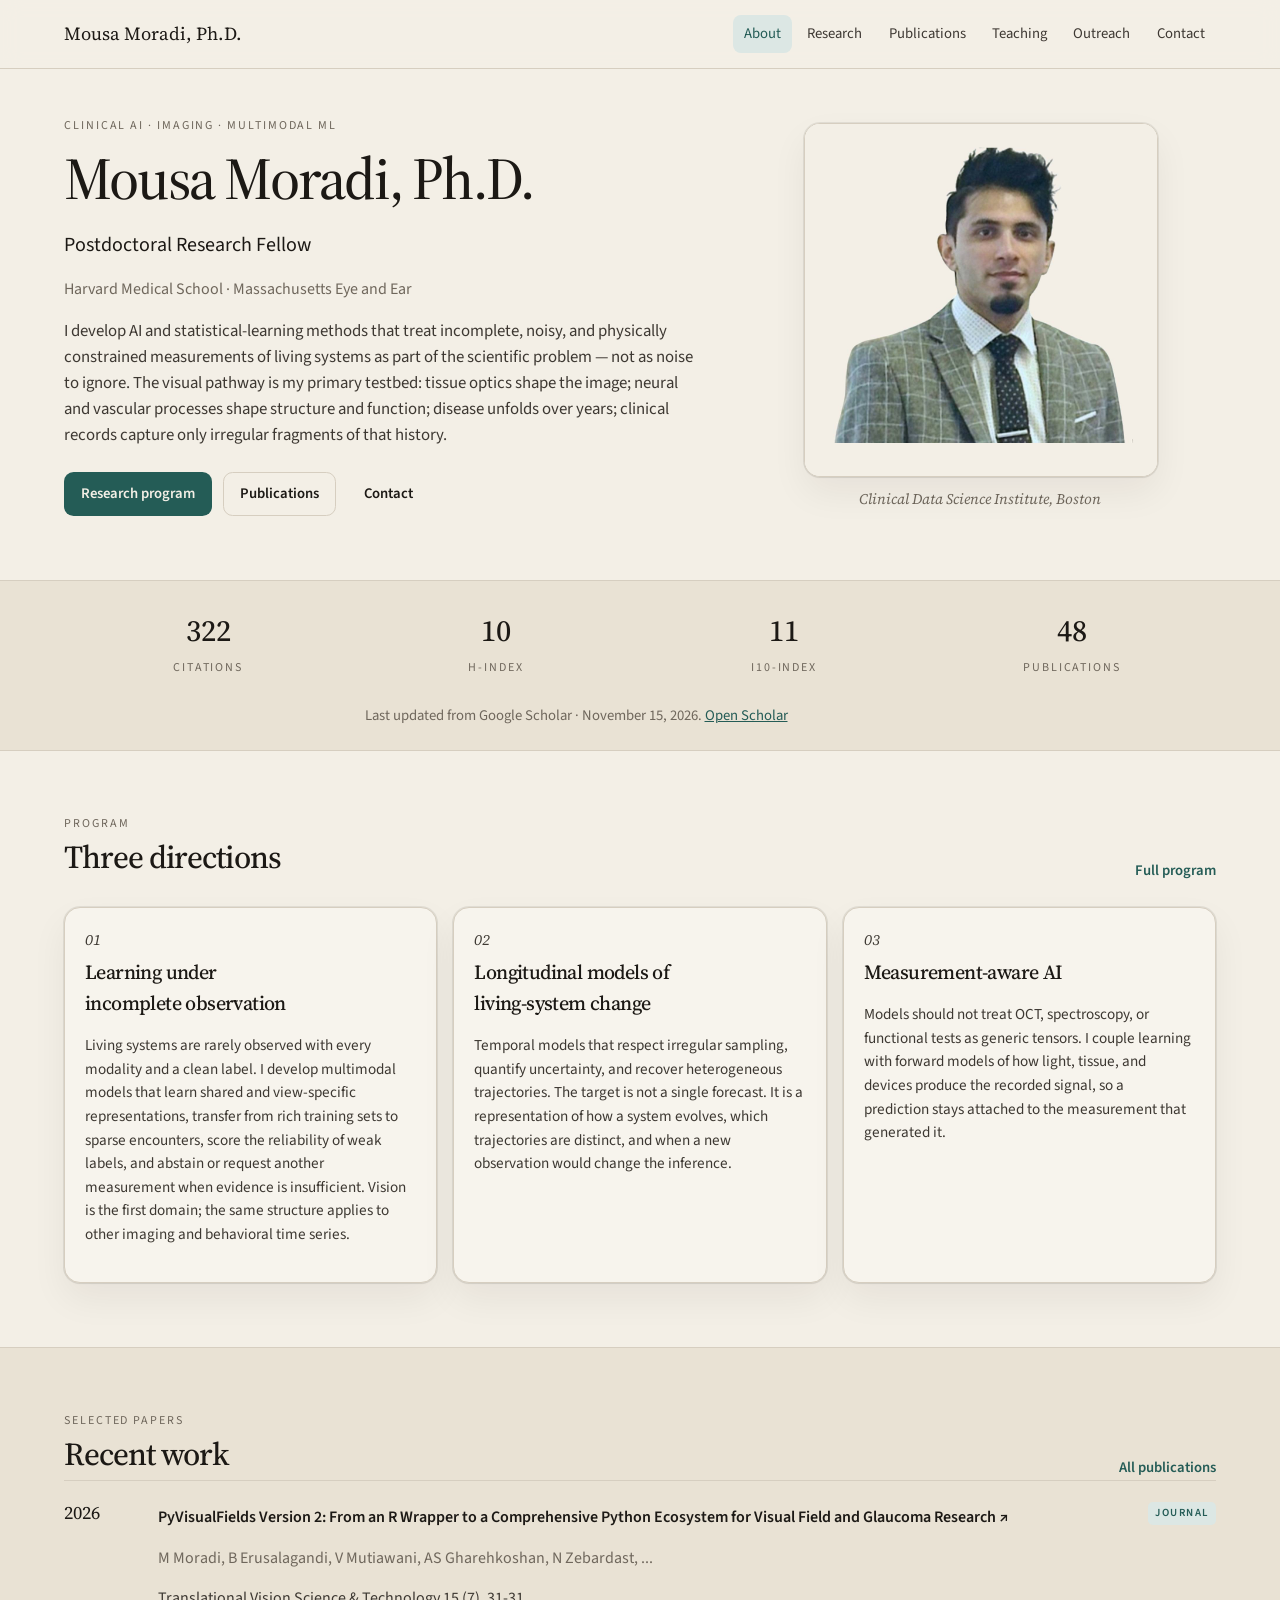
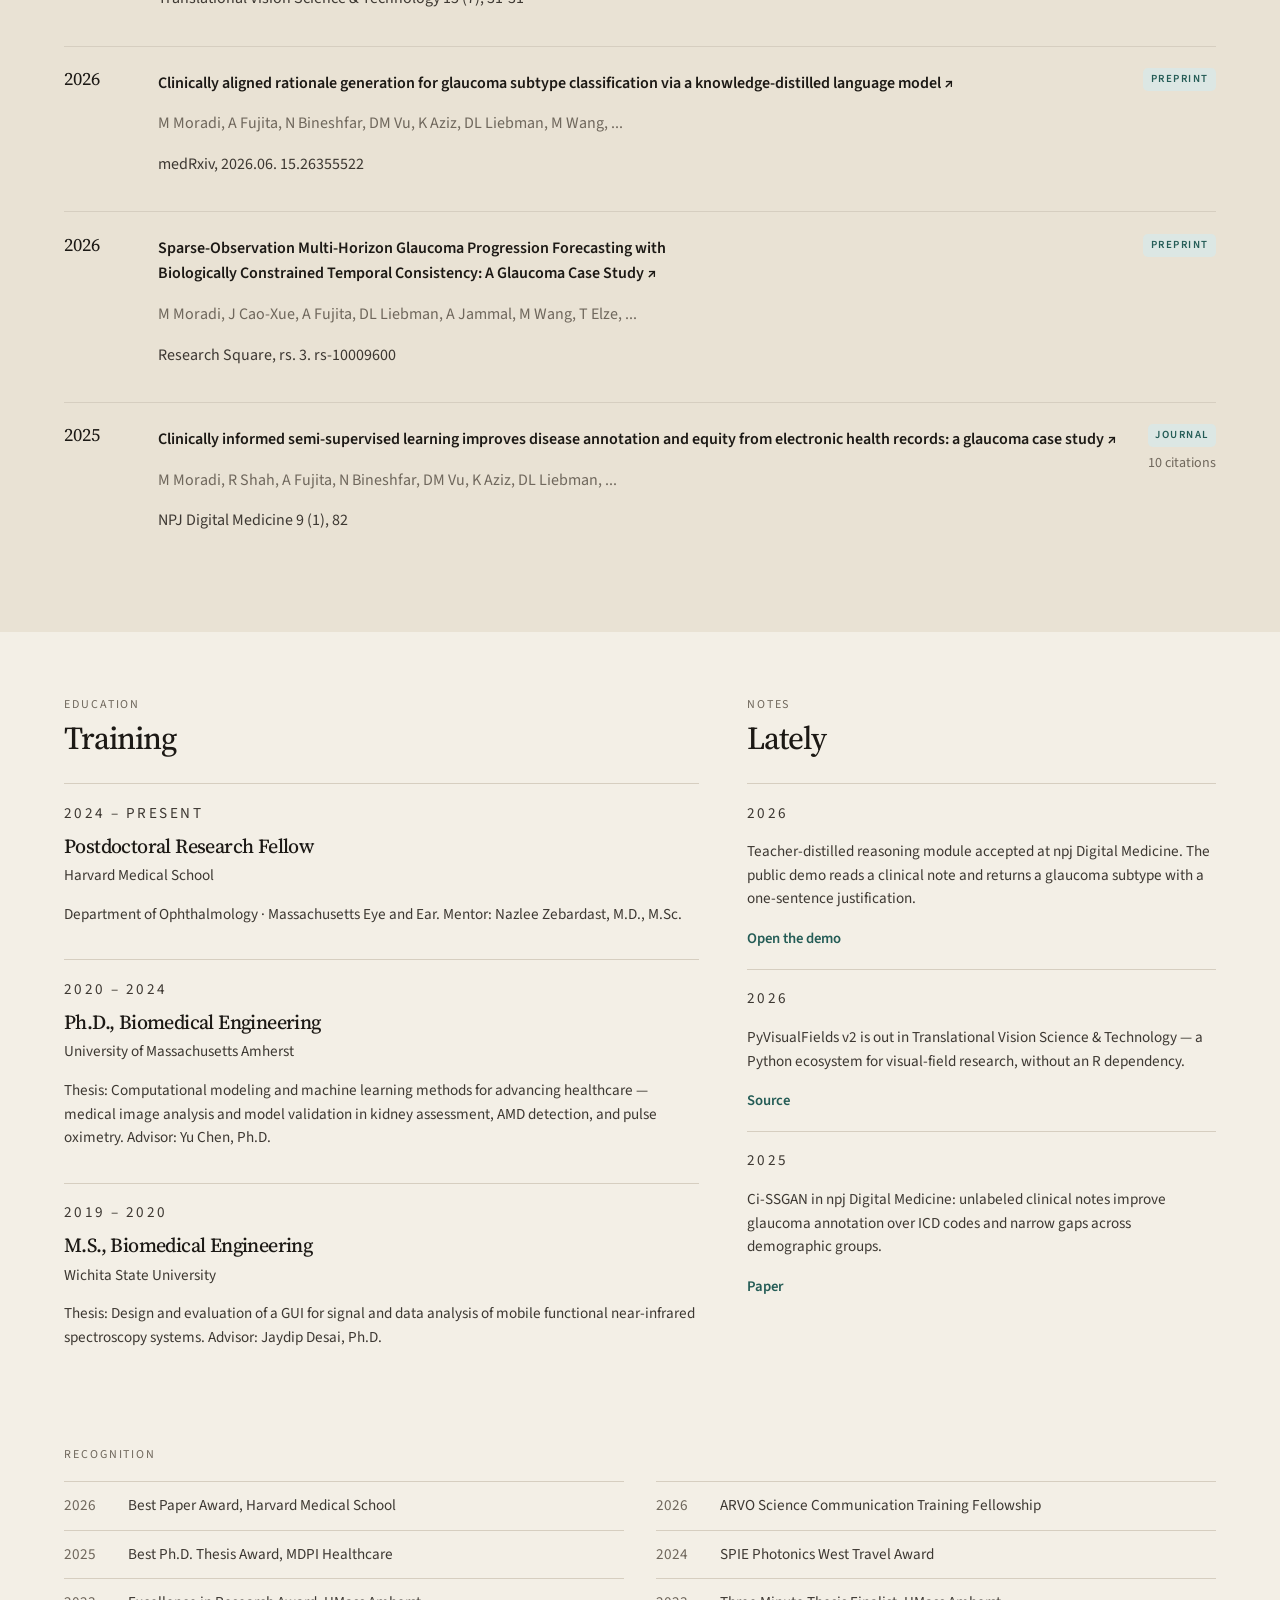
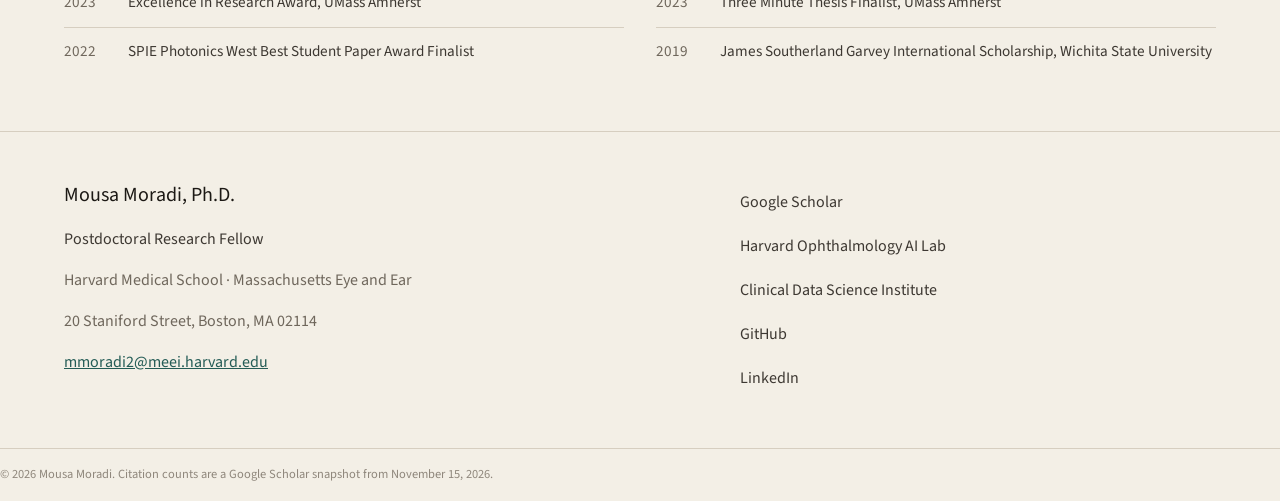
==== index.html @ 4992d810 "Make the homepage portrait sit in a square frame" ====
<!DOCTYPE html>
<html lang="en">
<head>
  <meta charset="utf-8">
  <meta name="viewport" content="width=device-width, initial-scale=1">
  <title>Mousa Moradi, Ph.D. · Clinical AI</title>
  <meta name="description" content="Clinical AI researcher specializing in diagnostic imaging, oculomics, and multimodal machine learning. I evaluate models across optical constraints, clinical utility, bias, and failure modes, and translate that work into methods other groups can reuse on incomplete biological data.">
  <meta name="theme-color" content="#f3efe6">
  <link rel="icon" href="assets/favicon.svg" type="image/svg+xml">
  <link rel="preconnect" href="https://fonts.googleapis.com">
  <link rel="preconnect" href="https://fonts.gstatic.com" crossorigin>
  <link rel="stylesheet" href="https://fonts.googleapis.com/css2?family=Source+Sans+3:ital,wght@0,400;0,500;0,600;1,400&family=Source+Serif+4:ital,opsz,wght@0,8..60,500;0,8..60,600;1,8..60,450&display=swap">
  <link rel="stylesheet" href="assets/site.css">
</head>
<body>
  <a class="skip" href="#main">Skip to content</a>
  <header class="site-header">
    <div class="wrap header-bar">
      <a class="brand" href="index.html">Mousa Moradi, Ph.D.</a>
      <nav class="nav" aria-label="Primary"><a href="index.html" aria-current="page">About</a><a href="research/">Research</a><a href="publications/">Publications</a><a href="teaching/">Teaching</a><a href="outreach/">Outreach</a><a href="contact/">Contact</a></nav>
      <details class="menu">
        <summary>Menu</summary>
        <nav aria-label="Primary mobile"><a href="index.html" aria-current="page">About</a><a href="research/">Research</a><a href="publications/">Publications</a><a href="teaching/">Teaching</a><a href="outreach/">Outreach</a><a href="contact/">Contact</a></nav>
      </details>
    </div>
  </header>
  <main id="main">
    <section class="wrap hero">
      <div>
        <p class="eyebrow">Clinical AI · Imaging · Multimodal ML</p>
        <h1>Mousa Moradi, Ph.D.</h1>
        <p class="role">Postdoctoral Research Fellow</p>
        <p class="muted">Harvard Medical School · Massachusetts Eye and Ear</p>
        <p class="bio">I develop AI and statistical-learning methods that treat incomplete, noisy, and physically constrained measurements of living systems as part of the scientific problem — not as noise to ignore. The visual pathway is my primary testbed: tissue optics shape the image; neural and vascular processes shape structure and function; disease unfolds over years; clinical records capture only irregular fragments of that history.</p>
        <div class="actions">
          <a class="btn" href="research/">Research program</a>
          <a class="btn ghost" href="publications/">Publications</a>
          <a class="btn text" href="contact/">Contact</a>
        </div>
      </div>
      <figure class="portrait">
        <div class="portrait-frame">
          <img alt="Portrait of Mousa Moradi" width="800" height="800">
        </div>
        <script src="assets/portrait.js"></script>
        <figcaption>Clinical Data Science Institute, Boston</figcaption>
      </figure>
    </section>
    <section class="stats-band">
      <div class="wrap stats">
        <a href="https://scholar.google.com/citations?user=CYKwjg4AAAAJ&amp;hl=en" target="_blank" rel="noopener noreferrer"><strong>322</strong><span>Citations</span></a>
        <div><strong>10</strong><span>h-index</span></div>
        <div><strong>11</strong><span>i10-index</span></div>
        <a href="publications/"><strong>48</strong><span>Publications</span></a>
      </div>
      <p class="wrap scholar-note">Last updated from Google Scholar · November 15, 2026. <a href="https://scholar.google.com/citations?user=CYKwjg4AAAAJ&amp;hl=en" target="_blank" rel="noopener noreferrer">Open Scholar</a></p>
    </section>
    <section class="wrap block">
      <div class="section-head">
        <div><p class="eyebrow">Program</p><h2>Three directions</h2></div>
        <a class="more" href="research/">Full program</a>
      </div>
      <ol class="cards three">
        <li class="card"><p class="num">01</p><h3>Learning under incomplete observation</h3><p>Living systems are rarely observed with every modality and a clean label. I develop multimodal models that learn shared and view-specific representations, transfer from rich training sets to sparse encounters, score the reliability of weak labels, and abstain or request another measurement when evidence is insufficient. Vision is the first domain; the same structure applies to other imaging and behavioral time series.</p></li><li class="card"><p class="num">02</p><h3>Longitudinal models of living-system change</h3><p>Temporal models that respect irregular sampling, quantify uncertainty, and recover heterogeneous trajectories. The target is not a single forecast. It is a representation of how a system evolves, which trajectories are distinct, and when a new observation would change the inference.</p></li><li class="card"><p class="num">03</p><h3>Measurement-aware AI</h3><p>Models should not treat OCT, spectroscopy, or functional tests as generic tensors. I couple learning with forward models of how light, tissue, and devices produce the recorded signal, so a prediction stays attached to the measurement that generated it.</p></li>
      </ol>
    </section>
    <section class="band">
      <div class="wrap block">
        <div class="section-head">
          <div><p class="eyebrow">Selected papers</p><h2>Recent work</h2></div>
          <a class="more" href="publications/">All publications</a>
        </div>
        <div class="pubs"><article class="pub">
    <p class="year">2026</p>
    <div>
      <h3><a href="https://scholar.google.com/citations?view_op=view_citation&amp;hl=en&amp;user=CYKwjg4AAAAJ&amp;pagesize=100&amp;sortby=pubdate&amp;citation_for_view=CYKwjg4AAAAJ:2P1L_qKh6hAC" target="_blank" rel="noopener noreferrer">PyVisualFields Version 2: From an R Wrapper to a Comprehensive Python Ecosystem for Visual Field and Glaucoma Research <span aria-hidden="true">↗</span></a></h3>
      <p class="muted">M Moradi, B Erusalagandi, V Mutiawani, AS Gharehkoshan, N Zebardast, ...</p>
      <p class="soft">Translational Vision Science &amp; Technology 15 (7), 31-31</p>
    </div>
    <div class="pub-meta">
      <span class="kind">Journal</span>
      
    </div>
  </article><article class="pub">
    <p class="year">2026</p>
    <div>
      <h3><a href="https://huggingface.co/spaces/mousamoradi/Reasoning_CISSGAN" target="_blank" rel="noopener noreferrer">Clinically aligned rationale generation for glaucoma subtype classification via a knowledge-distilled language model <span aria-hidden="true">↗</span></a></h3>
      <p class="muted">M Moradi, A Fujita, N Bineshfar, DM Vu, K Aziz, DL Liebman, M Wang, ...</p>
      <p class="soft">medRxiv, 2026.06. 15.26355522</p>
    </div>
    <div class="pub-meta">
      <span class="kind">Preprint</span>
      
    </div>
  </article><article class="pub">
    <p class="year">2026</p>
    <div>
      <h3><a href="https://github.com/Mousamoradi/Sparse-Observation-Multi-Horizon-Progression" target="_blank" rel="noopener noreferrer">Sparse-Observation Multi-Horizon Glaucoma Progression Forecasting with Biologically Constrained Temporal Consistency: A Glaucoma Case Study <span aria-hidden="true">↗</span></a></h3>
      <p class="muted">M Moradi, J Cao-Xue, A Fujita, DL Liebman, A Jammal, M Wang, T Elze, ...</p>
      <p class="soft">Research Square, rs. 3. rs-10009600</p>
    </div>
    <div class="pub-meta">
      <span class="kind">Preprint</span>
      
    </div>
  </article><article class="pub">
    <p class="year">2025</p>
    <div>
      <h3><a href="https://doi.org/10.1038/s41746-025-02267-w" target="_blank" rel="noopener noreferrer">Clinically informed semi-supervised learning improves disease annotation and equity from electronic health records: a glaucoma case study <span aria-hidden="true">↗</span></a></h3>
      <p class="muted">M Moradi, R Shah, A Fujita, N Bineshfar, DM Vu, K Aziz, DL Liebman, ...</p>
      <p class="soft">NPJ Digital Medicine 9 (1), 82</p>
    </div>
    <div class="pub-meta">
      <span class="kind">Journal</span>
      <p class="cites">10 citations</p>
    </div>
  </article></div>
      </div>
    </section>
    <section class="wrap split block">
      <div>
        <p class="eyebrow">Education</p>
        <h2>Training</h2>
        <ol class="stack-list">
          <li><p class="eyebrow">2024 – present</p><h3>Postdoctoral Research Fellow</h3><p class="place">Harvard Medical School</p><p>Department of Ophthalmology · Massachusetts Eye and Ear. Mentor: Nazlee Zebardast, M.D., M.Sc.</p></li><li><p class="eyebrow">2020 – 2024</p><h3>Ph.D., Biomedical Engineering</h3><p class="place">University of Massachusetts Amherst</p><p>Thesis: Computational modeling and machine learning methods for advancing healthcare — medical image analysis and model validation in kidney assessment, AMD detection, and pulse oximetry. Advisor: Yu Chen, Ph.D.</p></li><li><p class="eyebrow">2019 – 2020</p><h3>M.S., Biomedical Engineering</h3><p class="place">Wichita State University</p><p>Thesis: Design and evaluation of a GUI for signal and data analysis of mobile functional near-infrared spectroscopy systems. Advisor: Jaydip Desai, Ph.D.</p></li>
        </ol>
      </div>
      <div>
        <p class="eyebrow">Notes</p>
        <h2>Lately</h2>
        <ul class="stack-list">
          <li><p class="eyebrow">2026</p><p>Teacher-distilled reasoning module accepted at npj Digital Medicine. The public demo reads a clinical note and returns a glaucoma subtype with a one-sentence justification.</p><a class="more" href="https://huggingface.co/spaces/mousamoradi/Reasoning_CISSGAN" target="_blank" rel="noopener noreferrer">Open the demo</a></li><li><p class="eyebrow">2026</p><p>PyVisualFields v2 is out in Translational Vision Science &amp; Technology — a Python ecosystem for visual-field research, without an R dependency.</p><a class="more" href="https://github.com/Mousamoradi/PyVisualField" target="_blank" rel="noopener noreferrer">Source</a></li><li><p class="eyebrow">2025</p><p>Ci-SSGAN in npj Digital Medicine: unlabeled clinical notes improve glaucoma annotation over ICD codes and narrow gaps across demographic groups.</p><a class="more" href="https://doi.org/10.1038/s41746-025-02267-w" target="_blank" rel="noopener noreferrer">Paper</a></li>
        </ul>
      </div>
    </section>
    <section class="wrap awards">
      <p class="eyebrow">Recognition</p>
      <ul>
        <li><span>2026</span><span>Best Paper Award, Harvard Medical School</span></li><li><span>2026</span><span>ARVO Science Communication Training Fellowship</span></li><li><span>2025</span><span>Best Ph.D. Thesis Award, MDPI Healthcare</span></li><li><span>2024</span><span>SPIE Photonics West Travel Award</span></li><li><span>2023</span><span>Excellence in Research Award, UMass Amherst</span></li><li><span>2023</span><span>Three Minute Thesis Finalist, UMass Amherst</span></li><li><span>2022</span><span>SPIE Photonics West Best Student Paper Award Finalist</span></li><li><span>2019</span><span>James Southerland Garvey International Scholarship, Wichita State University</span></li>
      </ul>
    </section>
  </main>
  <footer class="site-footer">
    <div class="wrap footer-grid">
      <div>
        <p class="display name">Mousa Moradi, Ph.D.</p>
        <p class="soft">Postdoctoral Research Fellow</p>
        <p class="muted">Harvard Medical School · Massachusetts Eye and Ear</p>
        <p class="muted address">20 Staniford Street, Boston, MA 02114</p>
        <a class="mail" href="mailto:mmoradi2@meei.harvard.edu">mmoradi2@meei.harvard.edu</a>
      </div>
      <ul class="foot-links"><li><a href="https://scholar.google.com/citations?user=CYKwjg4AAAAJ&amp;hl=en" target="_blank" rel="noopener noreferrer">Google Scholar</a></li><li><a href="https://ophai.hms.harvard.edu/team/mousa-moradi-phd/" target="_blank" rel="noopener noreferrer">Harvard Ophthalmology AI Lab</a></li><li><a href="https://datascience.meei.harvard.edu/teams/dr-mousa-moradi/" target="_blank" rel="noopener noreferrer">Clinical Data Science Institute</a></li><li><a href="https://github.com/Mousamoradi" target="_blank" rel="noopener noreferrer">GitHub</a></li><li><a href="https://www.linkedin.com/in/mousa-moradi-201263a0/" target="_blank" rel="noopener noreferrer">LinkedIn</a></li></ul>
    </div>
    <div class="fine">
      <p class="wrap">© 2026 Mousa Moradi. Citation counts are a Google Scholar snapshot from November 15, 2026.</p>
    </div>
  </footer>
  
</body>
</html>
---- assets/site.css ----
:root {
  --paper: #f3efe6;
  --paper-2: #e9e2d4;
  --ink: #1c1915;
  --soft: #3d3832;
  --muted: #6f675c;
  --faint: #8f877c;
  --line: #d6cec0;
  --teal: #245c56;
  --teal-hover: #1c4a45;
  --teal-fg: #f3efe6;
  --teal-soft: #dce7e4;
  --card: #f7f4ed;
  --shadow: 0 0 0 1px rgb(28 25 21 / 0.08), 0 1px 2px rgb(28 25 21 / 0.04), 0 16px 36px rgb(28 25 21 / 0.06);
  --sans: "Source Sans 3", ui-sans-serif, system-ui, sans-serif;
  --serif: "Source Serif 4", "Iowan Old Style", Georgia, serif;
}
* { box-sizing: border-box; }
html { background: var(--paper); color: var(--ink); }
body { margin: 0; min-height: 100vh; display: flex; flex-direction: column; font-family: var(--sans); line-height: 1.55; background: var(--paper); }
img { max-width: 100%; display: block; }
a { color: inherit; }
h1, h2, h3 { font-family: var(--serif); font-weight: 500; letter-spacing: -0.03em; text-wrap: balance; }
p { text-wrap: pretty; }
:focus-visible { outline: 2px solid var(--teal); outline-offset: 3px; }
::selection { background: var(--teal); color: var(--teal-fg); }
.skip { position: absolute; left: 1rem; top: -4rem; background: var(--ink); color: var(--paper); padding: 0.5rem 0.8rem; }
.skip:focus { top: 1rem; }
.wrap { width: min(72rem, calc(100% - 2.5rem)); margin-inline: auto; }
.site-header { position: sticky; top: 0; z-index: 5; background: color-mix(in srgb, var(--paper) 92%, transparent); backdrop-filter: blur(10px); border-bottom: 1px solid var(--line); }
.header-bar { display: flex; align-items: center; justify-content: space-between; gap: 1rem; min-height: 4.25rem; }
.brand { font-family: var(--serif); font-size: 1.15rem; text-decoration: none; }
.nav { display: none; gap: 0.25rem; }
.nav a, .menu a { text-decoration: none; font-size: 0.92rem; padding: 0.45rem 0.7rem; border-radius: 0.5rem; color: var(--soft); }
.nav a[aria-current="page"], .menu a[aria-current="page"] { color: var(--teal); background: var(--teal-soft); }
.menu { position: relative; }
.menu summary { list-style: none; cursor: pointer; min-height: 2.75rem; display: flex; align-items: center; padding: 0 0.8rem; border: 1px solid var(--line); border-radius: 0.6rem; background: var(--card); }
.menu summary::-webkit-details-marker { display: none; }
.menu nav { position: absolute; right: 0; top: calc(100% + 0.4rem); display: flex; flex-direction: column; min-width: 12rem; padding: 0.4rem; background: var(--card); border: 1px solid var(--line); border-radius: 0.8rem; box-shadow: var(--shadow); }
.site-footer { margin-top: auto; border-top: 1px solid var(--line); }
.footer-grid { display: grid; gap: 2rem; padding: 3rem 0; }
.foot-links { list-style: none; margin: 0; padding: 0; display: flex; flex-direction: column; }
.foot-links a { display: inline-flex; min-height: 2.75rem; align-items: center; text-decoration: none; color: var(--soft); }
.foot-links a:hover, .mail:hover, .more:hover { color: var(--teal); }
.mail { color: var(--teal); }
.fine { border-top: 1px solid var(--line); color: var(--faint); font-size: 0.78rem; }
.fine p { margin: 0; padding: 1rem 0; }
.name { font-size: 1.25rem; margin: 0; }
.muted { color: var(--muted); }
.soft { color: var(--soft); }
.address { margin-top: 1rem; }
.eyebrow { margin: 0; font-size: 0.75rem; letter-spacing: 0.16em; text-transform: uppercase; color: var(--muted); }
.eyebrow.teal { color: var(--teal); }
h1 { font-size: clamp(2.6rem, 6vw, 3.7rem); line-height: 1.05; margin: 0.8rem 0 0; }
h2 { font-size: clamp(1.7rem, 3vw, 2rem); margin: 0; }
h3 { margin: 0.35rem 0 0; font-size: 1.25rem; }
.hero { display: grid; gap: 2.5rem; align-items: center; padding: 3rem 0 4rem; }
.role { font-size: 1.25rem; margin: 1.2rem 0 0; }
.bio { max-width: 40rem; font-size: 1.05rem; color: var(--soft); }
.actions { display: flex; flex-wrap: wrap; gap: 0.7rem; margin-top: 1.5rem; }
.btn { display: inline-flex; align-items: center; min-height: 2.75rem; padding: 0 1rem; border-radius: 0.6rem; background: var(--teal); color: var(--teal-fg); text-decoration: none; font-weight: 600; font-size: 0.92rem; border: 1px solid transparent; }
.btn:hover { background: var(--teal-hover); }
.btn.ghost { background: transparent; color: var(--ink); border-color: var(--line); }
.btn.text { background: transparent; color: var(--ink); }
.portrait { margin: 0 auto; width: min(100%, 22rem); justify-self: center; align-self: center; height: auto; }
.portrait-frame {
  position: relative;
  box-sizing: content-box;
  width: 100%;
  height: 0;
  padding-bottom: 100%;
  overflow: hidden;
  border-radius: 1rem;
  border: 1px solid var(--line);
  box-shadow: var(--shadow);
  background: var(--card);
}
.portrait-frame img {
  position: absolute;
  inset: 0;
  width: 100%;
  height: 100%;
  max-width: none;
  object-fit: cover;
  object-position: center 22%;
  background: var(--card);
}
.portrait figcaption { margin-top: 0.7rem; text-align: center; font-family: var(--serif); font-style: italic; color: var(--muted); font-size: 0.92rem; }
.stats-band { border-block: 1px solid var(--line); background: var(--paper-2); }
.stats { display: grid; grid-template-columns: 1fr 1fr; }
.stats a, .stats div { padding: 1.6rem 0.5rem; text-align: center; text-decoration: none; }
.stats a:hover { background: var(--paper); }
.stats strong { display: block; font-family: var(--serif); font-size: 1.9rem; font-weight: 500; }
.stats span { font-size: 0.75rem; letter-spacing: 0.16em; text-transform: uppercase; color: var(--muted); }
.scholar-note { margin: 0; padding: 0 0 1.4rem; text-align: center; color: var(--muted); font-size: 0.92rem; }
.scholar-note.left, .page .scholar-note { text-align: left; padding: 1rem 0 0; }
.scholar-note a { color: var(--teal); }
.block { padding: 4rem 0; }
.section-head { display: flex; justify-content: space-between; gap: 1rem; align-items: end; }
.more { color: var(--teal); font-weight: 600; text-decoration: none; font-size: 0.92rem; }
.cards { list-style: none; margin: 1.5rem 0 0; padding: 0; display: grid; gap: 1rem; }
.cards.two, .foundations { margin-top: 1.5rem; }
.card { background: var(--card); border: 1px solid var(--line); border-radius: 1rem; padding: 1.25rem; box-shadow: var(--shadow); }
.card p, .stack-list p, .rows p, .talks p { color: var(--soft); font-size: 0.95rem; }
.num { font-family: var(--serif); font-style: italic; color: var(--teal); margin: 0; }
.band { background: var(--paper-2); border-top: 1px solid var(--line); }
.pub { display: grid; gap: 0.4rem; border-top: 1px solid var(--line); padding: 1.15rem 0; }
.pub h3 { font-family: var(--sans); font-size: 1rem; letter-spacing: 0; font-weight: 600; }
.pub h3 a { text-decoration: none; }
.pub h3 a:hover { color: var(--teal); }
.year { font-family: var(--serif); font-size: 1.15rem; margin: 0; }
.kind { display: inline-block; background: var(--teal-soft); color: var(--teal); border-radius: 0.3rem; padding: 0.2rem 0.45rem; font-size: 0.68rem; letter-spacing: 0.14em; text-transform: uppercase; font-weight: 600; }
.cites { margin: 0.35rem 0 0; color: var(--muted); font-size: 0.88rem; }
.split { display: grid; gap: 3rem; }
.stack-list, .talks, .channels { list-style: none; margin: 1.2rem 0 0; padding: 0; }
.stack-list li, .talks li { border-top: 1px solid var(--line); padding: 1.1rem 0; }
.place { color: var(--teal); margin: 0.15rem 0; }
.awards { padding-bottom: 3.5rem; }
.awards ul { list-style: none; margin: 1rem 0 0; padding: 0; display: grid; gap: 0; }
.awards li { display: flex; gap: 1rem; border-top: 1px solid var(--line); padding: 0.75rem 0; font-size: 0.95rem; color: var(--soft); }
.awards li span:first-child { width: 3rem; color: var(--muted); }
.page { padding: 3rem 0 4rem; }
.page-head h1 { font-size: clamp(2.2rem, 5vw, 3.2rem); }
.lede { max-width: 42rem; font-size: 1.12rem; color: var(--soft); }
blockquote { margin: 2rem 0 0; max-width: 46rem; border-left: 2px solid var(--teal); padding-left: 1.1rem; font-family: var(--serif); font-size: 1.25rem; line-height: 1.45; color: var(--soft); }
.page section { margin-top: 3.5rem; }
.intro { max-width: 42rem; color: var(--soft); }
.rows { list-style: none; margin: 1.2rem 0 0; padding: 0; border-block: 1px solid var(--line); }
.rows li { display: grid; gap: 0.4rem; border-top: 1px solid var(--line); padding: 1.15rem 0; }
.rows li:first-child { border-top: 0; }
.rows a { color: var(--teal); font-weight: 600; text-decoration: none; }
.aside { background: var(--paper-2); border: 1px solid var(--line); border-radius: 1rem; padding: 1.2rem; height: fit-content; }
.aside ul { list-style: none; margin: 0.8rem 0 0; padding: 0; }
.aside li { border-top: 1px solid var(--line); padding: 0.55rem 0; color: var(--soft); }
.prose { max-width: 46rem; }
.prose p { color: var(--soft); }
.filters { display: flex; flex-direction: column; gap: 0.8rem; margin-top: 1.5rem; }
.filters div { display: flex; flex-wrap: wrap; gap: 0.45rem; }
.filters button { min-height: 2.75rem; border: 0; border-radius: 0.55rem; background: var(--paper-2); color: var(--soft); padding: 0 0.8rem; font: inherit; font-weight: 600; }
.filters button[aria-selected="true"] { background: var(--teal); color: var(--teal-fg); }
.filters label { display: grid; gap: 0.3rem; font-size: 0.78rem; letter-spacing: 0.08em; text-transform: uppercase; color: var(--muted); }
.filters input { height: 2.75rem; border: 1px solid var(--line); border-radius: 0.55rem; background: var(--card); padding: 0 0.8rem; font: inherit; color: var(--ink); text-transform: none; letter-spacing: 0; }
.count { color: var(--muted); font-size: 0.92rem; }
.contact-grid { display: grid; gap: 2rem; margin-top: 2rem; }
.email { display: block; margin-top: 0.4rem; font-family: var(--serif); font-size: clamp(1.4rem, 3vw, 1.9rem); color: var(--ink); text-decoration: none; overflow-wrap: anywhere; }
.email:hover { color: var(--teal); }
.email-card dl { margin: 1.4rem 0 0; border-top: 1px solid var(--line); }
.email-card dt { margin-top: 1rem; font-size: 0.75rem; letter-spacing: 0.16em; text-transform: uppercase; color: var(--muted); }
.email-card dd { margin: 0.25rem 0 0; color: var(--soft); }
.channels li { border-top: 1px solid var(--line); }
.channels a { display: flex; flex-direction: column; justify-content: center; min-height: 4rem; text-decoration: none; padding: 0.6rem 0; }
.channels span { color: var(--muted); font-size: 0.92rem; }
.counts { list-style: none; margin: 0.8rem 0 0; padding: 0; }
.counts li { display: flex; justify-content: space-between; gap: 1rem; border-top: 1px solid var(--line); padding-top: 0.45rem; margin-top: 0.45rem; }
.empty { border-top: 1px solid var(--line); padding: 2rem 0; color: var(--muted); }
@media (min-width: 760px) {
  .nav { display: flex; }
  .menu { display: none; }
  .hero, .split, .foundations, .contact-grid, .footer-grid { grid-template-columns: 1.15fr 0.85fr; }
  .foundations { grid-template-columns: 1.3fr 0.7fr; }
  .cards.three { grid-template-columns: repeat(3, 1fr); }
  .cards.two { grid-template-columns: 1fr 1fr; }
  .stats { grid-template-columns: repeat(4, 1fr); }
  .pub { grid-template-columns: 4.5rem 1fr auto; gap: 1.4rem; }
  .pub-meta { text-align: right; }
  .rows li { grid-template-columns: 14rem 1fr auto; gap: 1.4rem; align-items: start; }
  .rows.courses li { grid-template-columns: 9rem 1fr; }
  .filters { flex-direction: row; justify-content: space-between; align-items: end; }
  .filters label { width: 18rem; }
  .awards ul { grid-template-columns: 1fr 1fr; column-gap: 2rem; }
}
@media (prefers-reduced-motion: reduce) {
  * { scroll-behavior: auto !important; transition: none !important; }
}
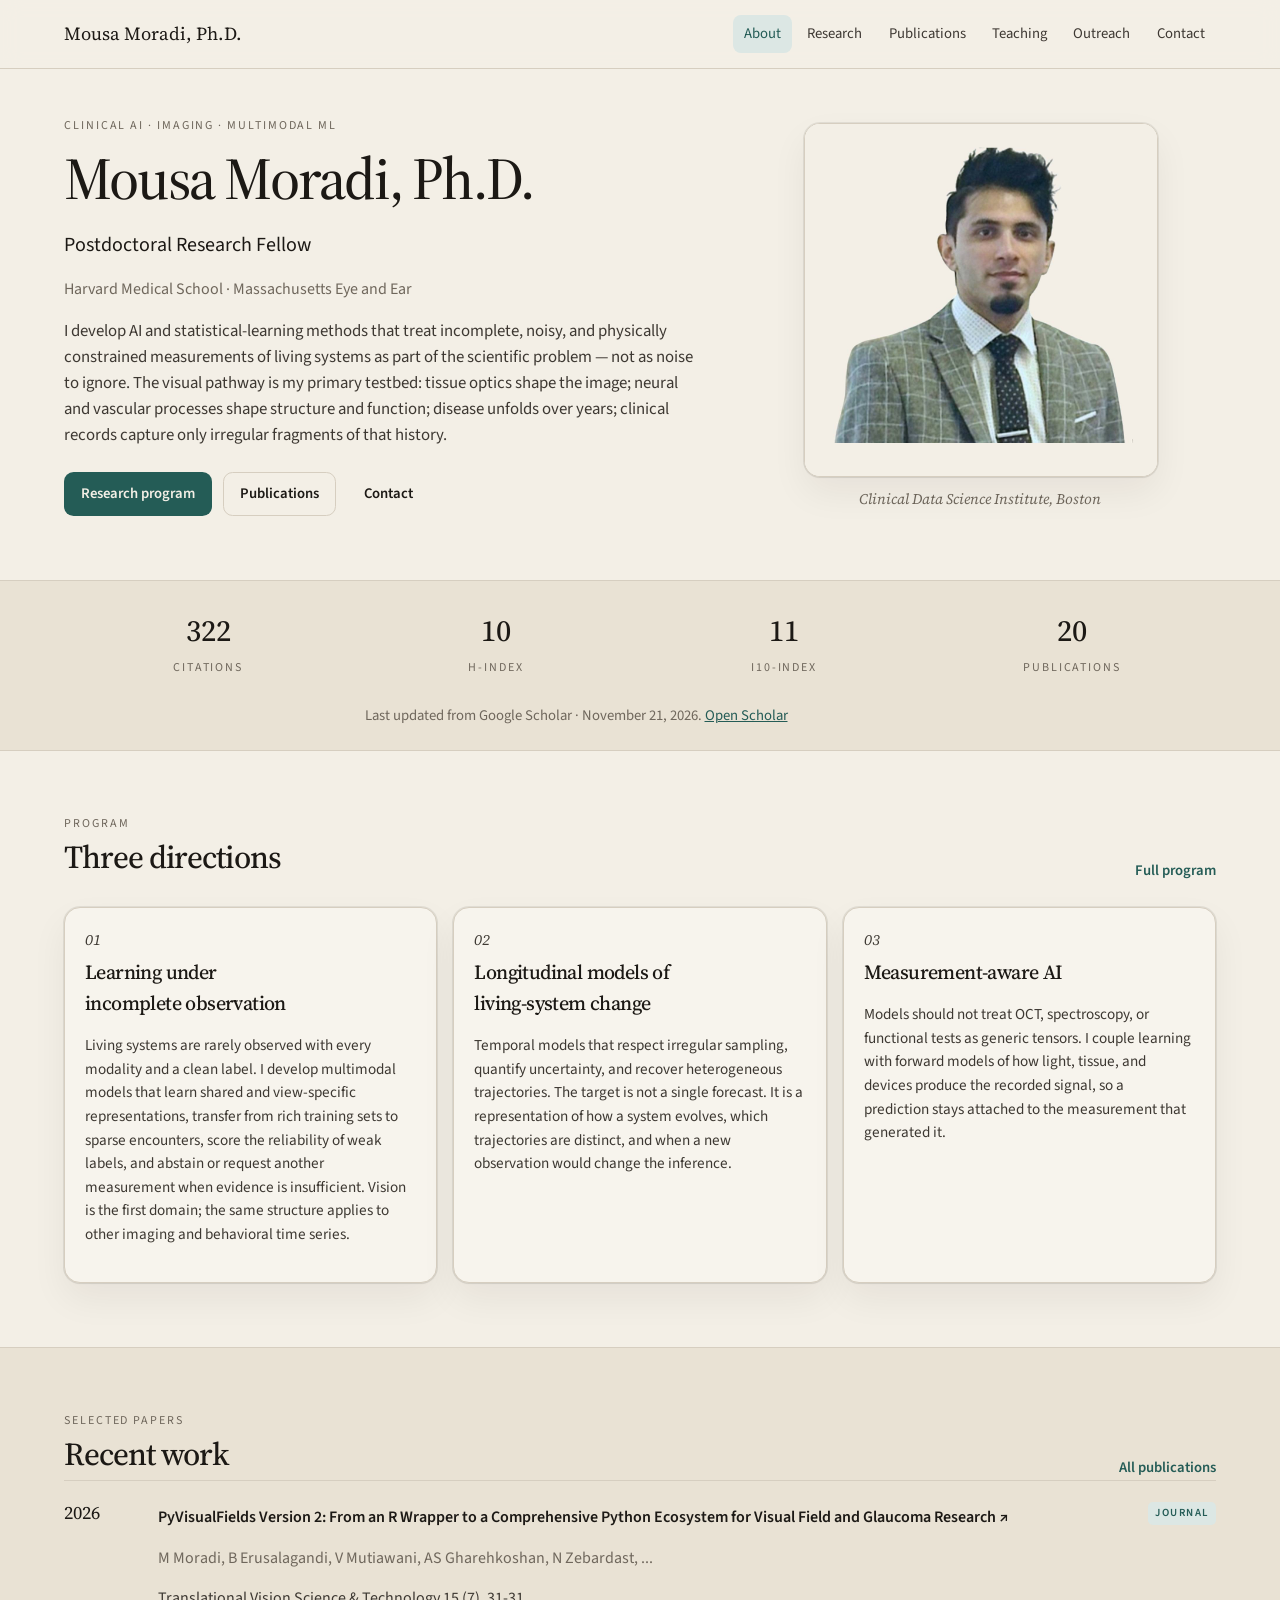
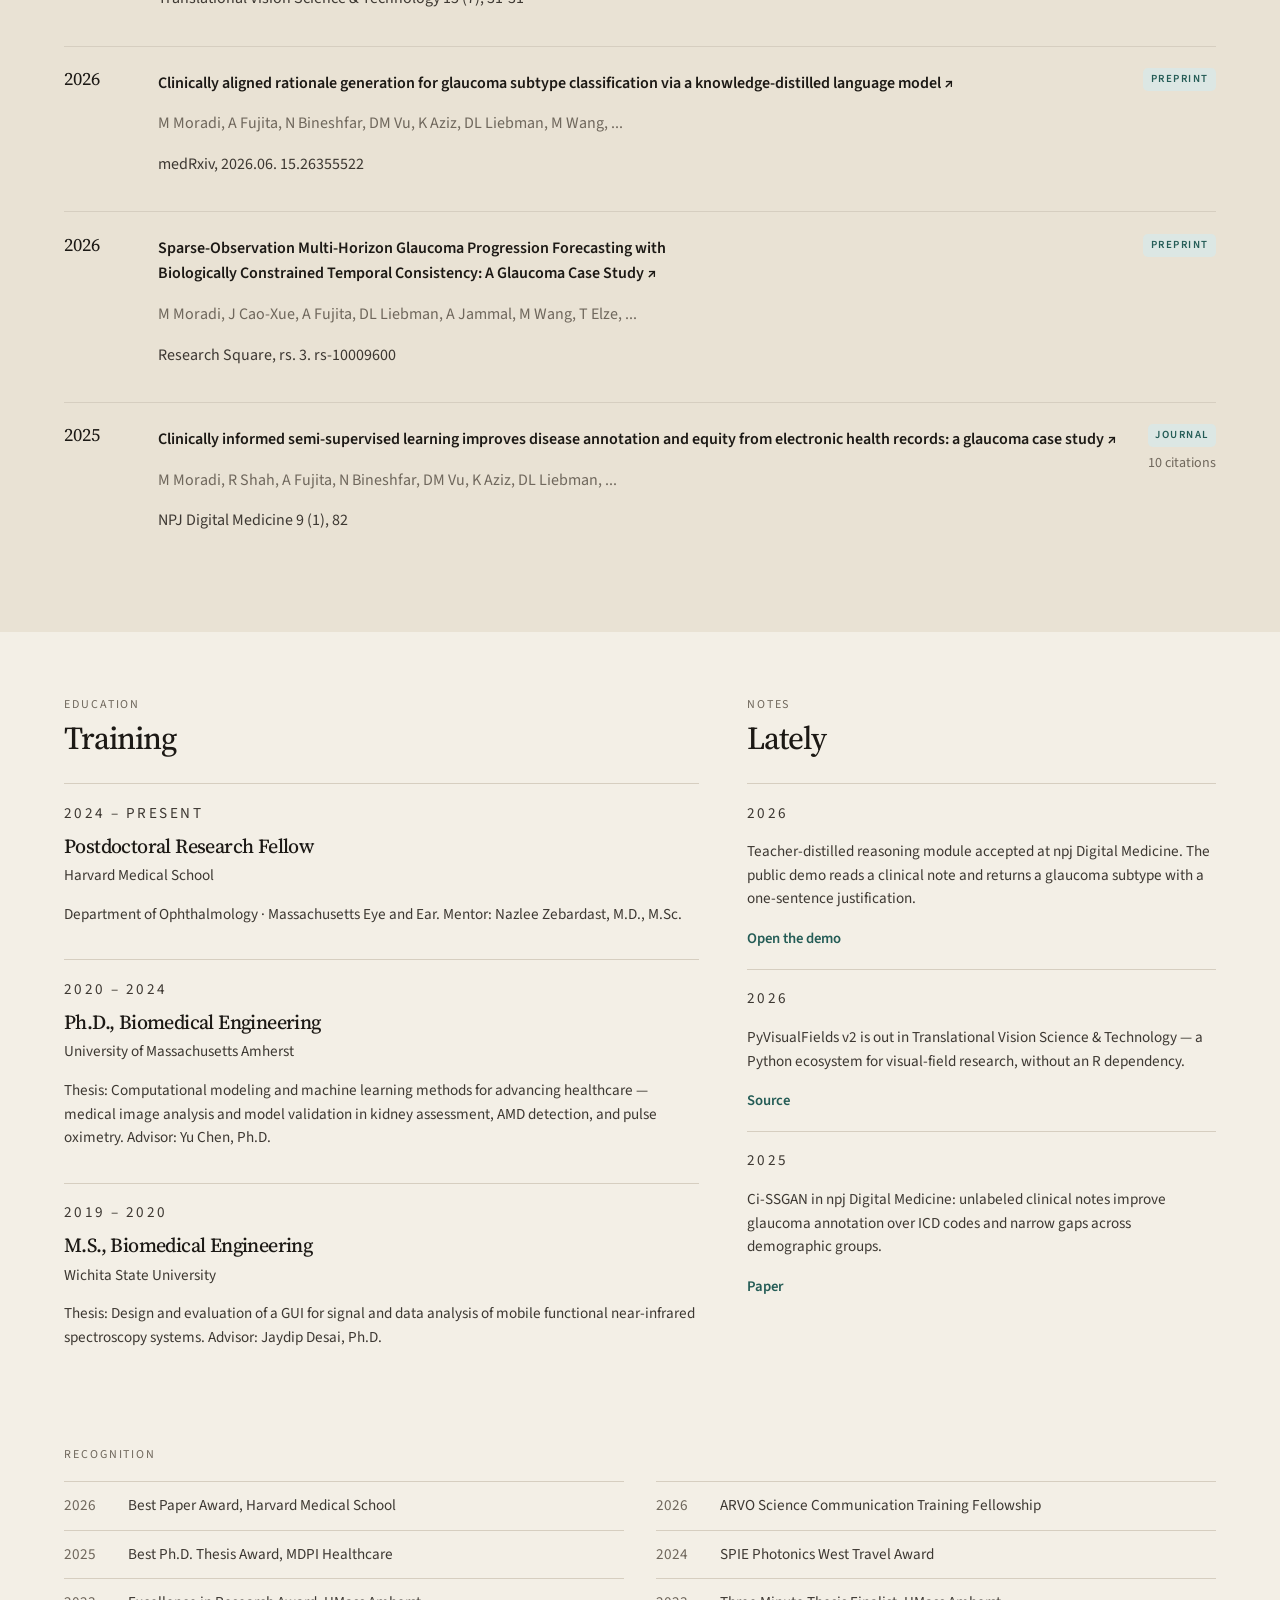
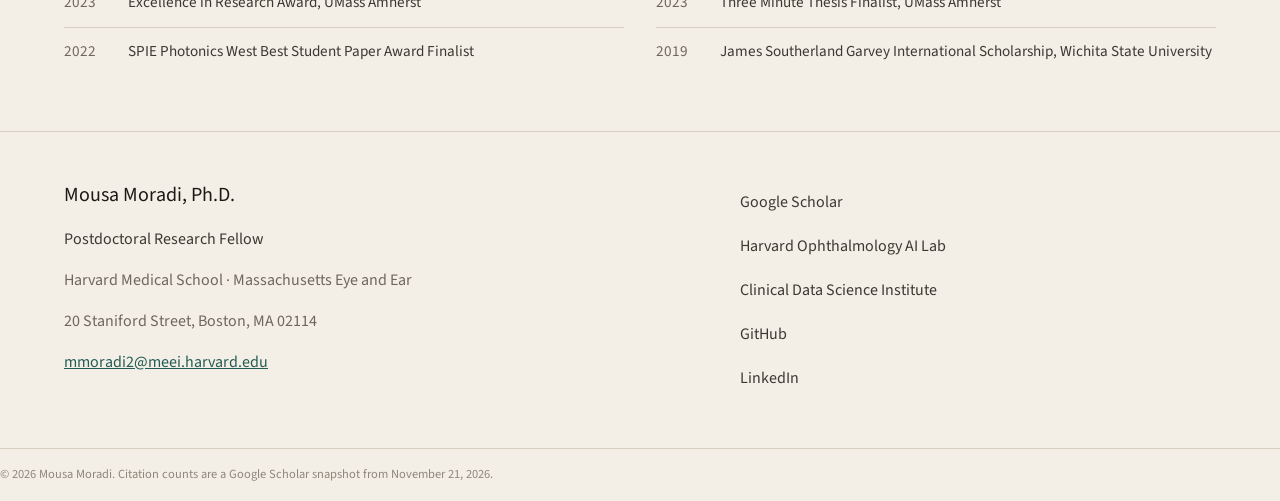
==== commit a3df217d: "chore: update Google Scholar metrics" ====
--- a/index.html
+++ b/index.html
@@ -51,9 +51,9 @@
         <a href="https://scholar.google.com/citations?user=CYKwjg4AAAAJ&amp;hl=en" target="_blank" rel="noopener noreferrer"><strong>322</strong><span>Citations</span></a>
         <div><strong>10</strong><span>h-index</span></div>
         <div><strong>11</strong><span>i10-index</span></div>
-        <a href="publications/"><strong>48</strong><span>Publications</span></a>
+        <a href="publications/"><strong>20</strong><span>Publications</span></a>
       </div>
-      <p class="wrap scholar-note">Last updated from Google Scholar · November 15, 2026. <a href="https://scholar.google.com/citations?user=CYKwjg4AAAAJ&amp;hl=en" target="_blank" rel="noopener noreferrer">Open Scholar</a></p>
+      <p class="wrap scholar-note">Last updated from Google Scholar · November 21, 2026. <a href="https://scholar.google.com/citations?user=CYKwjg4AAAAJ&amp;hl=en" target="_blank" rel="noopener noreferrer">Open Scholar</a></p>
     </section>
     <section class="wrap block">
       <div class="section-head">
@@ -152,7 +152,7 @@
       <ul class="foot-links"><li><a href="https://scholar.google.com/citations?user=CYKwjg4AAAAJ&amp;hl=en" target="_blank" rel="noopener noreferrer">Google Scholar</a></li><li><a href="https://ophai.hms.harvard.edu/team/mousa-moradi-phd/" target="_blank" rel="noopener noreferrer">Harvard Ophthalmology AI Lab</a></li><li><a href="https://datascience.meei.harvard.edu/teams/dr-mousa-moradi/" target="_blank" rel="noopener noreferrer">Clinical Data Science Institute</a></li><li><a href="https://github.com/Mousamoradi" target="_blank" rel="noopener noreferrer">GitHub</a></li><li><a href="https://www.linkedin.com/in/mousa-moradi-201263a0/" target="_blank" rel="noopener noreferrer">LinkedIn</a></li></ul>
     </div>
     <div class="fine">
-      <p class="wrap">© 2026 Mousa Moradi. Citation counts are a Google Scholar snapshot from November 15, 2026.</p>
+      <p class="wrap">© 2026 Mousa Moradi. Citation counts are a Google Scholar snapshot from November 21, 2026.</p>
     </div>
   </footer>
   
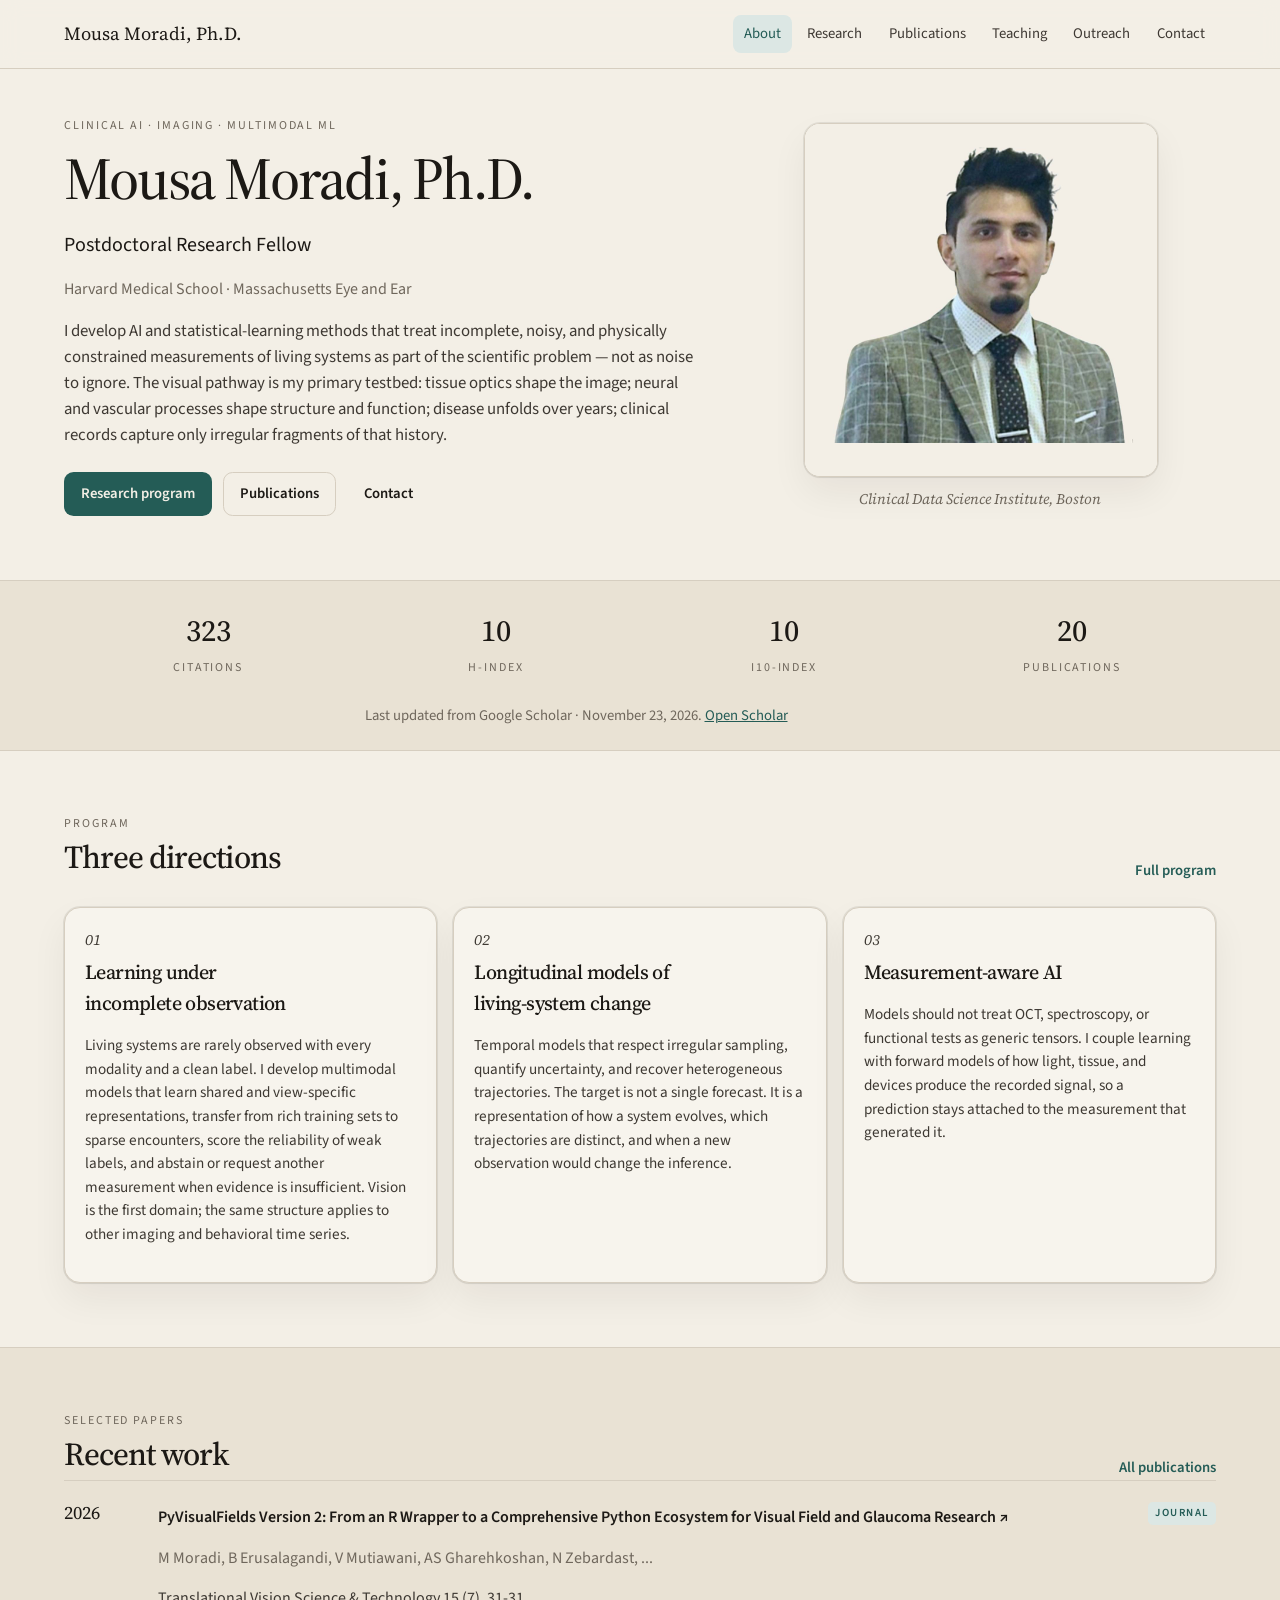
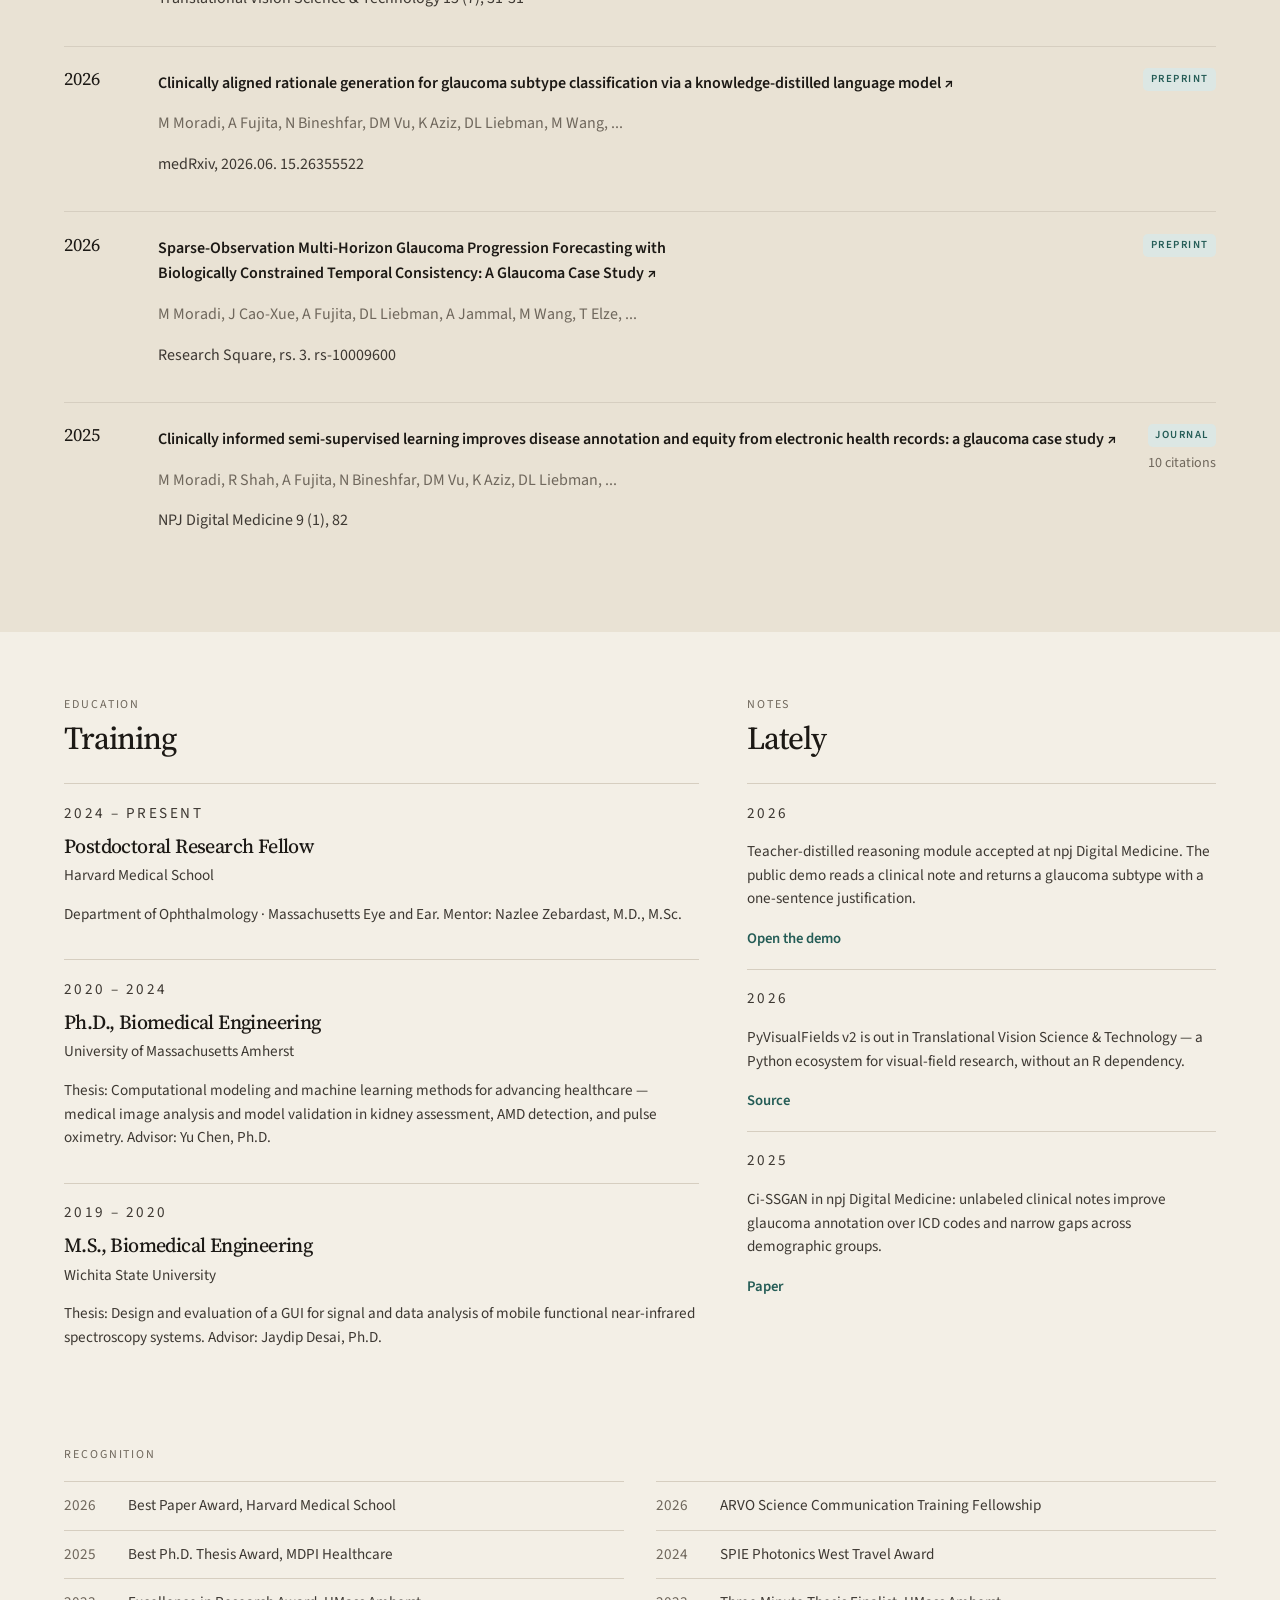
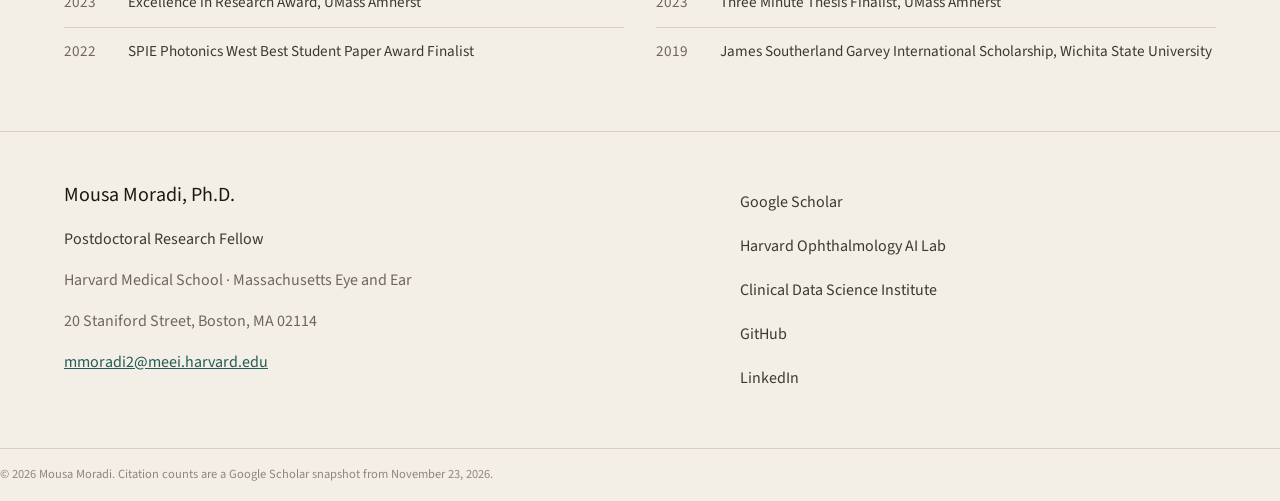
==== commit 3c190294: "chore: update Google Scholar metrics" ====
--- a/index.html
+++ b/index.html
@@ -48,12 +48,12 @@
     </section>
     <section class="stats-band">
       <div class="wrap stats">
-        <a href="https://scholar.google.com/citations?user=CYKwjg4AAAAJ&amp;hl=en" target="_blank" rel="noopener noreferrer"><strong>322</strong><span>Citations</span></a>
+        <a href="https://scholar.google.com/citations?user=CYKwjg4AAAAJ&amp;hl=en" target="_blank" rel="noopener noreferrer"><strong>323</strong><span>Citations</span></a>
         <div><strong>10</strong><span>h-index</span></div>
-        <div><strong>11</strong><span>i10-index</span></div>
+        <div><strong>10</strong><span>i10-index</span></div>
         <a href="publications/"><strong>20</strong><span>Publications</span></a>
       </div>
-      <p class="wrap scholar-note">Last updated from Google Scholar · November 21, 2026. <a href="https://scholar.google.com/citations?user=CYKwjg4AAAAJ&amp;hl=en" target="_blank" rel="noopener noreferrer">Open Scholar</a></p>
+      <p class="wrap scholar-note">Last updated from Google Scholar · November 23, 2026. <a href="https://scholar.google.com/citations?user=CYKwjg4AAAAJ&amp;hl=en" target="_blank" rel="noopener noreferrer">Open Scholar</a></p>
     </section>
     <section class="wrap block">
       <div class="section-head">
@@ -152,7 +152,7 @@
       <ul class="foot-links"><li><a href="https://scholar.google.com/citations?user=CYKwjg4AAAAJ&amp;hl=en" target="_blank" rel="noopener noreferrer">Google Scholar</a></li><li><a href="https://ophai.hms.harvard.edu/team/mousa-moradi-phd/" target="_blank" rel="noopener noreferrer">Harvard Ophthalmology AI Lab</a></li><li><a href="https://datascience.meei.harvard.edu/teams/dr-mousa-moradi/" target="_blank" rel="noopener noreferrer">Clinical Data Science Institute</a></li><li><a href="https://github.com/Mousamoradi" target="_blank" rel="noopener noreferrer">GitHub</a></li><li><a href="https://www.linkedin.com/in/mousa-moradi-201263a0/" target="_blank" rel="noopener noreferrer">LinkedIn</a></li></ul>
     </div>
     <div class="fine">
-      <p class="wrap">© 2026 Mousa Moradi. Citation counts are a Google Scholar snapshot from November 21, 2026.</p>
+      <p class="wrap">© 2026 Mousa Moradi. Citation counts are a Google Scholar snapshot from November 23, 2026.</p>
     </div>
   </footer>
   
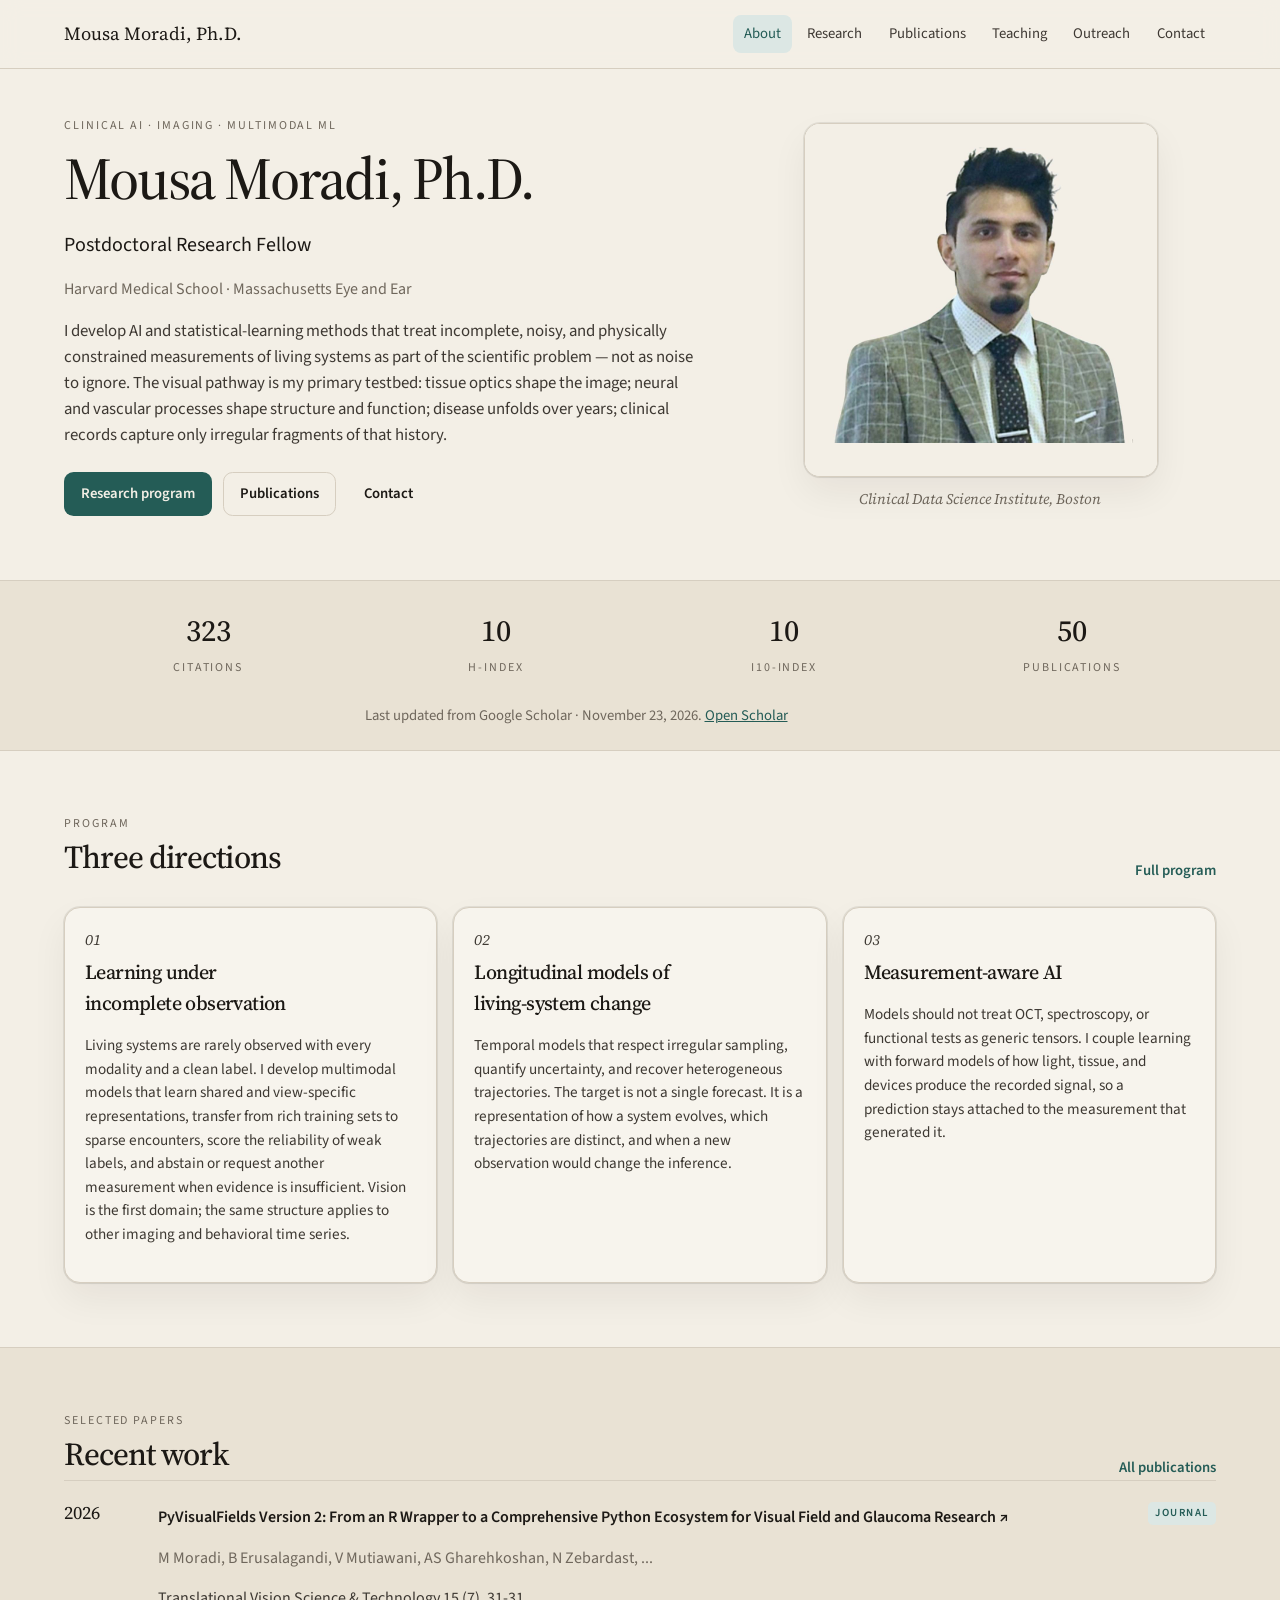
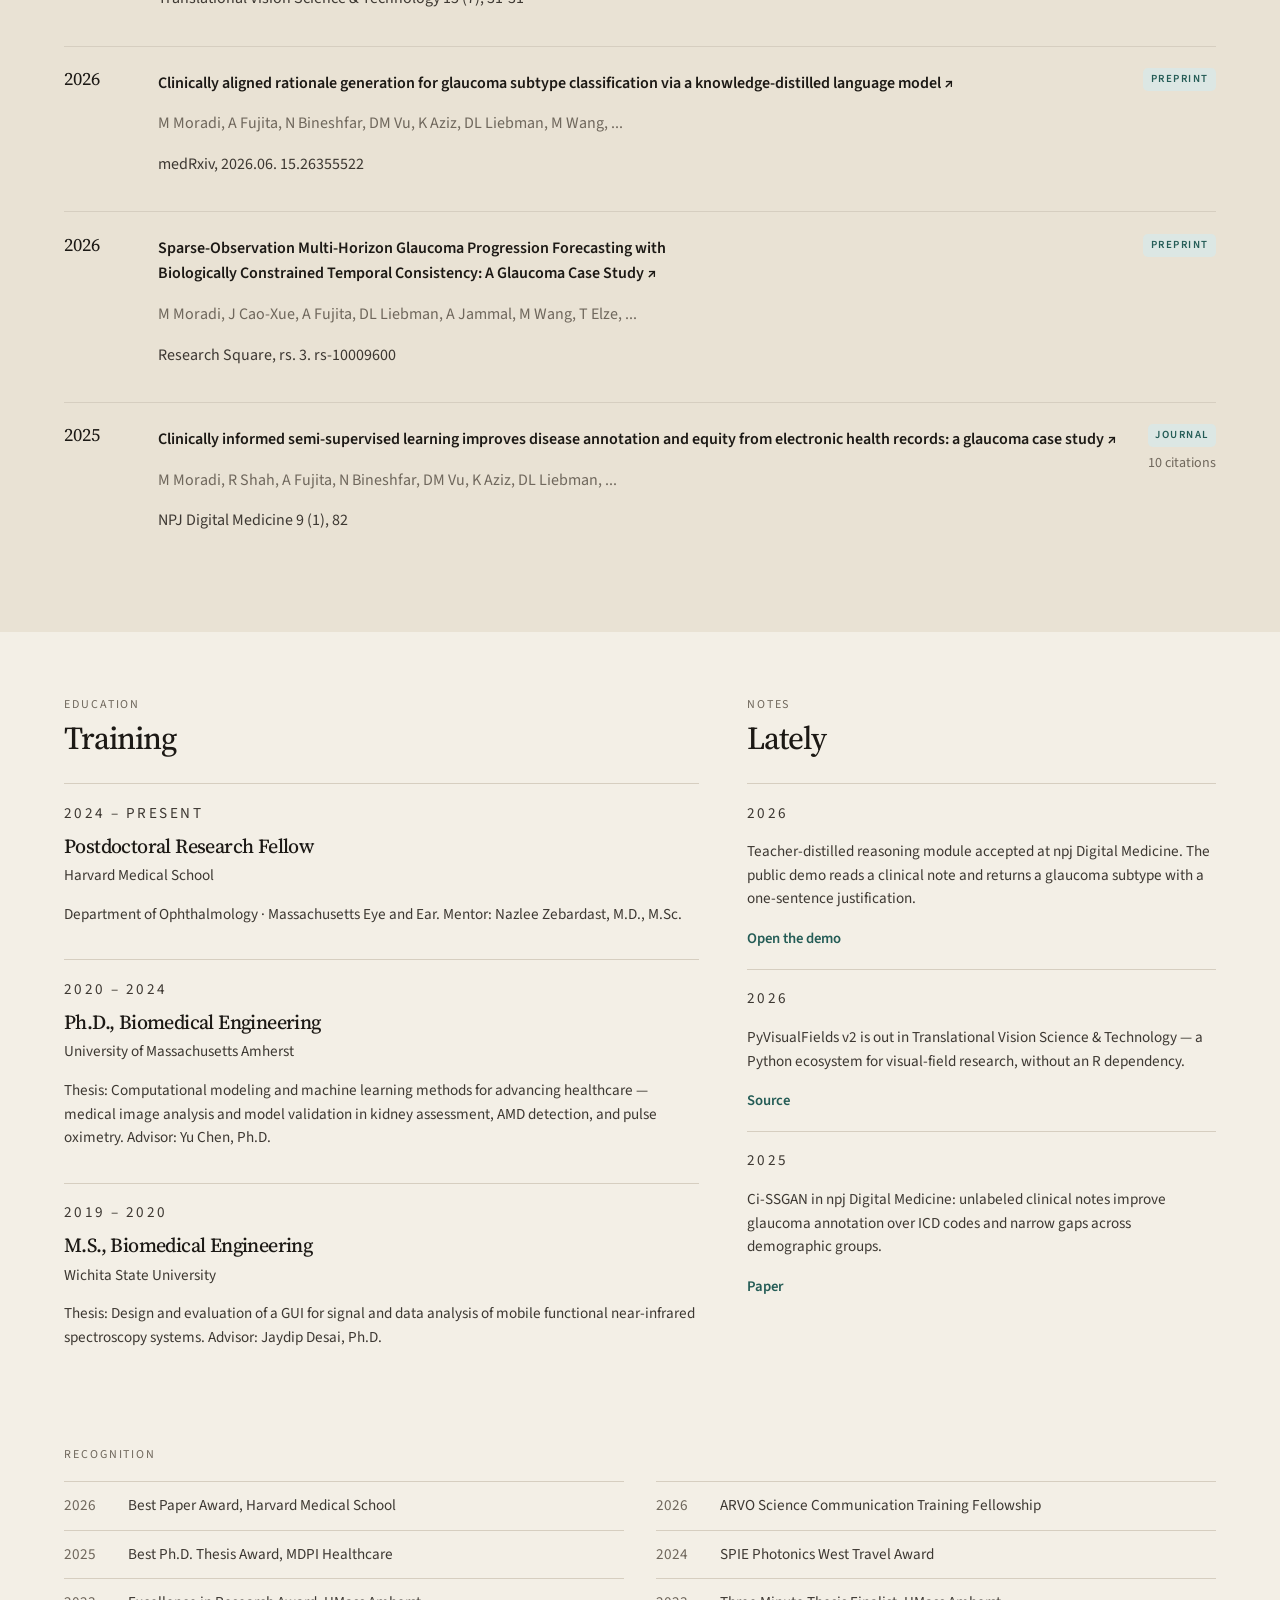
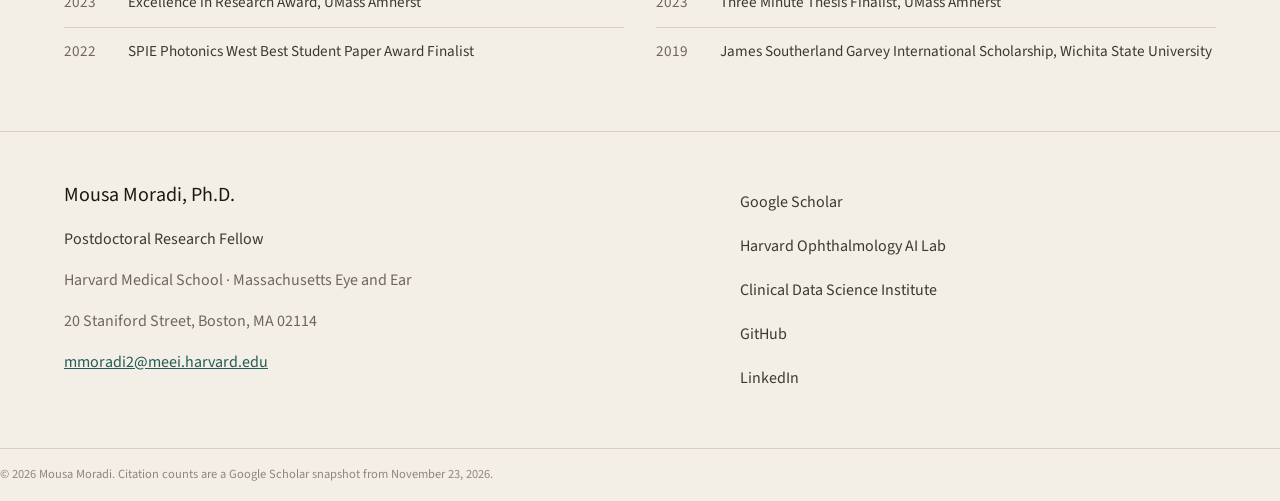
==== commit 1698f9b6: "chore: update Google Scholar metrics" ====
--- a/index.html
+++ b/index.html
@@ -51,7 +51,7 @@
         <a href="https://scholar.google.com/citations?user=CYKwjg4AAAAJ&amp;hl=en" target="_blank" rel="noopener noreferrer"><strong>323</strong><span>Citations</span></a>
         <div><strong>10</strong><span>h-index</span></div>
         <div><strong>10</strong><span>i10-index</span></div>
-        <a href="publications/"><strong>20</strong><span>Publications</span></a>
+        <a href="publications/"><strong>50</strong><span>Publications</span></a>
       </div>
       <p class="wrap scholar-note">Last updated from Google Scholar · November 23, 2026. <a href="https://scholar.google.com/citations?user=CYKwjg4AAAAJ&amp;hl=en" target="_blank" rel="noopener noreferrer">Open Scholar</a></p>
     </section>
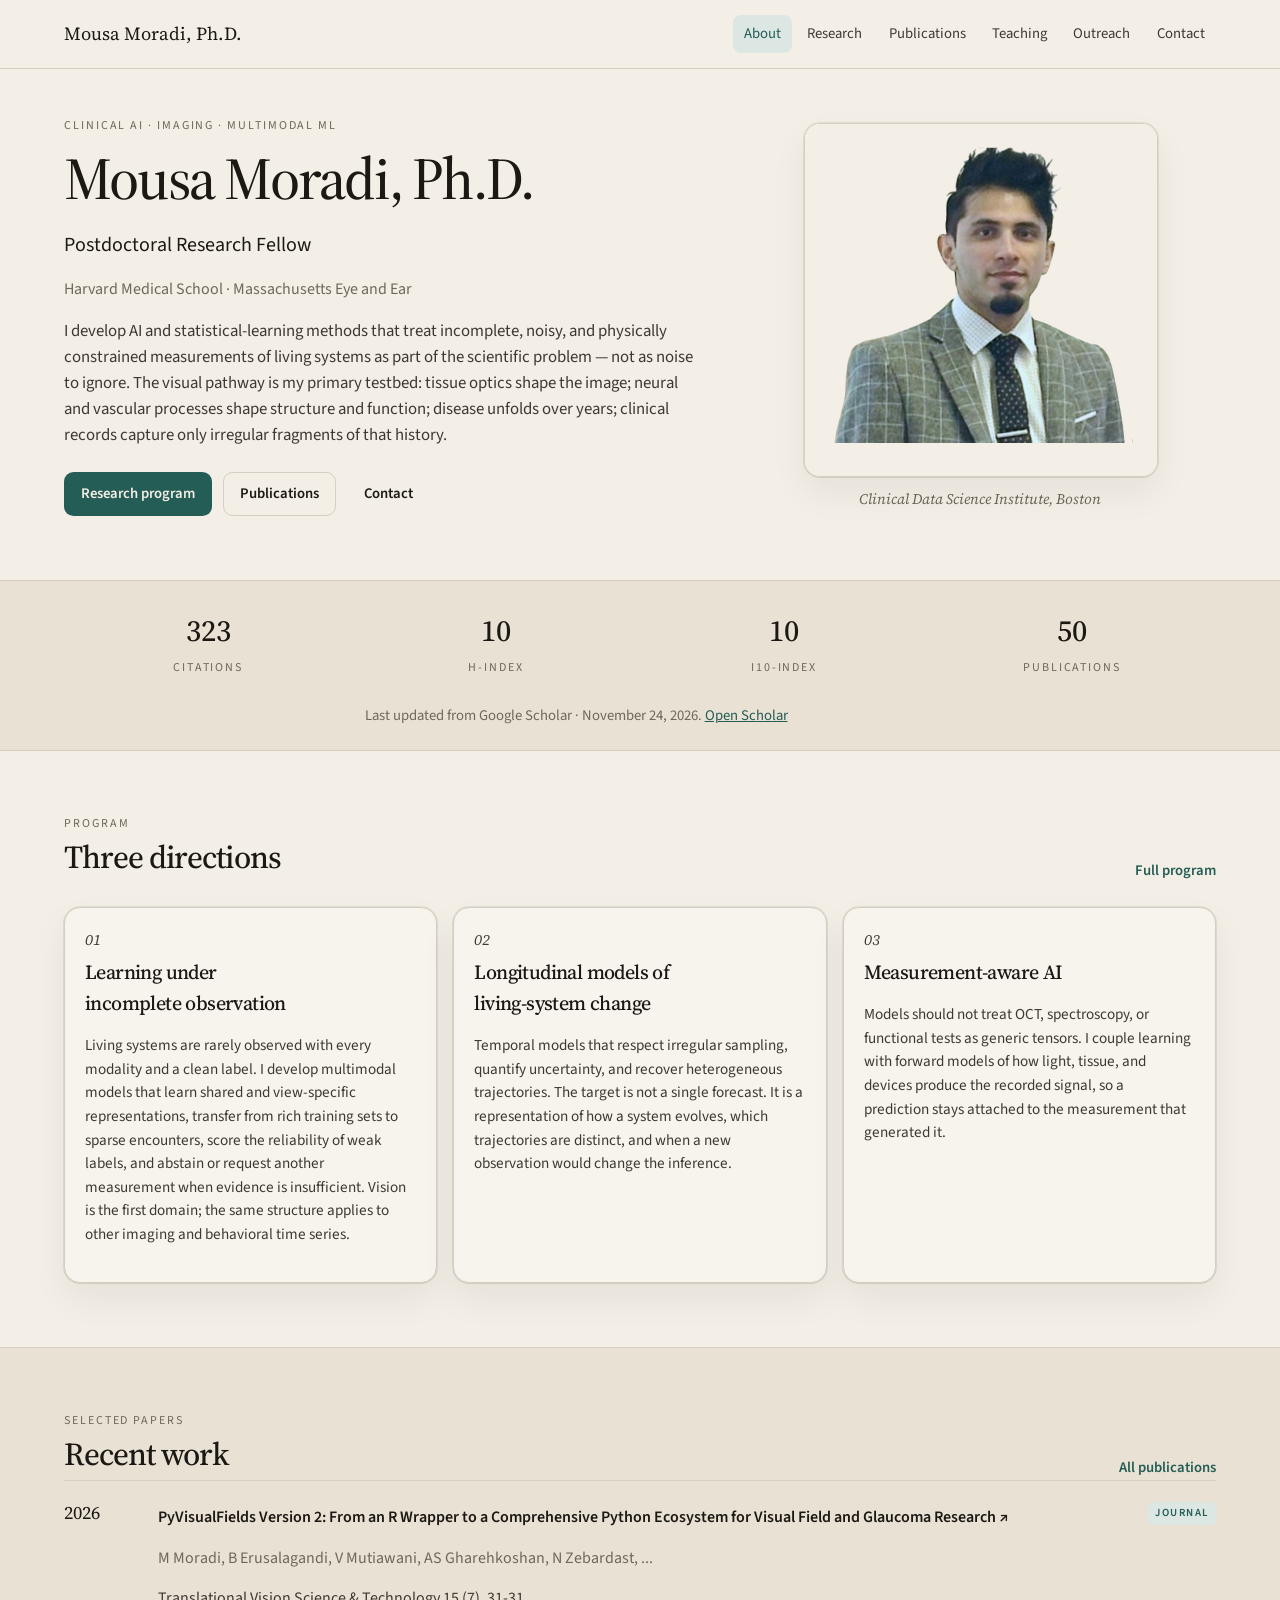
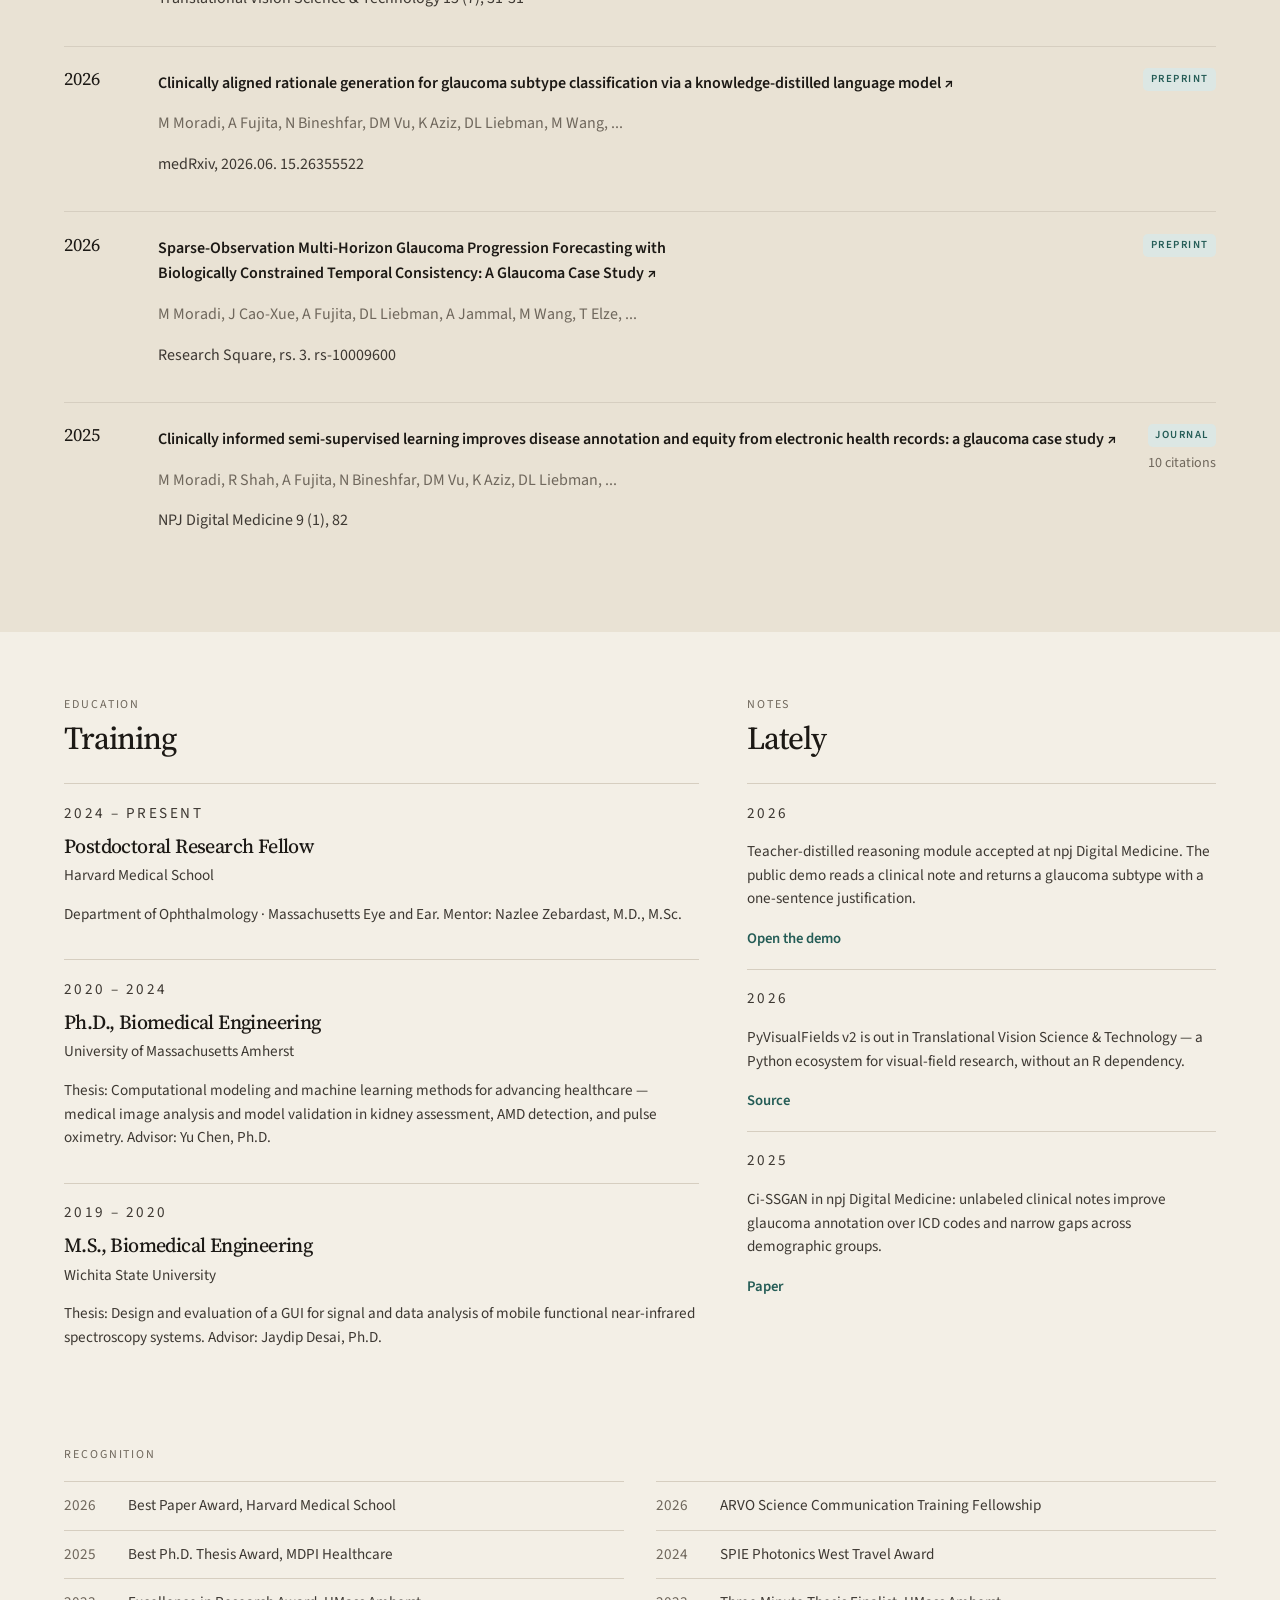
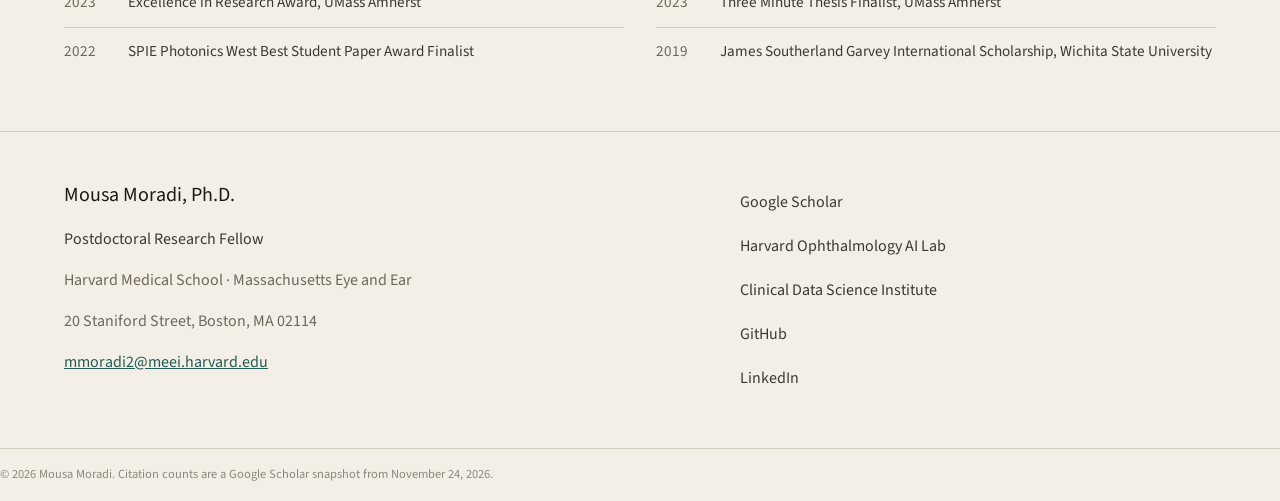
==== commit 3cfe1c0f: "chore: update Google Scholar metrics" ====
--- a/index.html
+++ b/index.html
@@ -53,7 +53,7 @@
         <div><strong>10</strong><span>i10-index</span></div>
         <a href="publications/"><strong>50</strong><span>Publications</span></a>
       </div>
-      <p class="wrap scholar-note">Last updated from Google Scholar · November 23, 2026. <a href="https://scholar.google.com/citations?user=CYKwjg4AAAAJ&amp;hl=en" target="_blank" rel="noopener noreferrer">Open Scholar</a></p>
+      <p class="wrap scholar-note">Last updated from Google Scholar · November 24, 2026. <a href="https://scholar.google.com/citations?user=CYKwjg4AAAAJ&amp;hl=en" target="_blank" rel="noopener noreferrer">Open Scholar</a></p>
     </section>
     <section class="wrap block">
       <div class="section-head">
@@ -152,7 +152,7 @@
       <ul class="foot-links"><li><a href="https://scholar.google.com/citations?user=CYKwjg4AAAAJ&amp;hl=en" target="_blank" rel="noopener noreferrer">Google Scholar</a></li><li><a href="https://ophai.hms.harvard.edu/team/mousa-moradi-phd/" target="_blank" rel="noopener noreferrer">Harvard Ophthalmology AI Lab</a></li><li><a href="https://datascience.meei.harvard.edu/teams/dr-mousa-moradi/" target="_blank" rel="noopener noreferrer">Clinical Data Science Institute</a></li><li><a href="https://github.com/Mousamoradi" target="_blank" rel="noopener noreferrer">GitHub</a></li><li><a href="https://www.linkedin.com/in/mousa-moradi-201263a0/" target="_blank" rel="noopener noreferrer">LinkedIn</a></li></ul>
     </div>
     <div class="fine">
-      <p class="wrap">© 2026 Mousa Moradi. Citation counts are a Google Scholar snapshot from November 23, 2026.</p>
+      <p class="wrap">© 2026 Mousa Moradi. Citation counts are a Google Scholar snapshot from November 24, 2026.</p>
     </div>
   </footer>
   
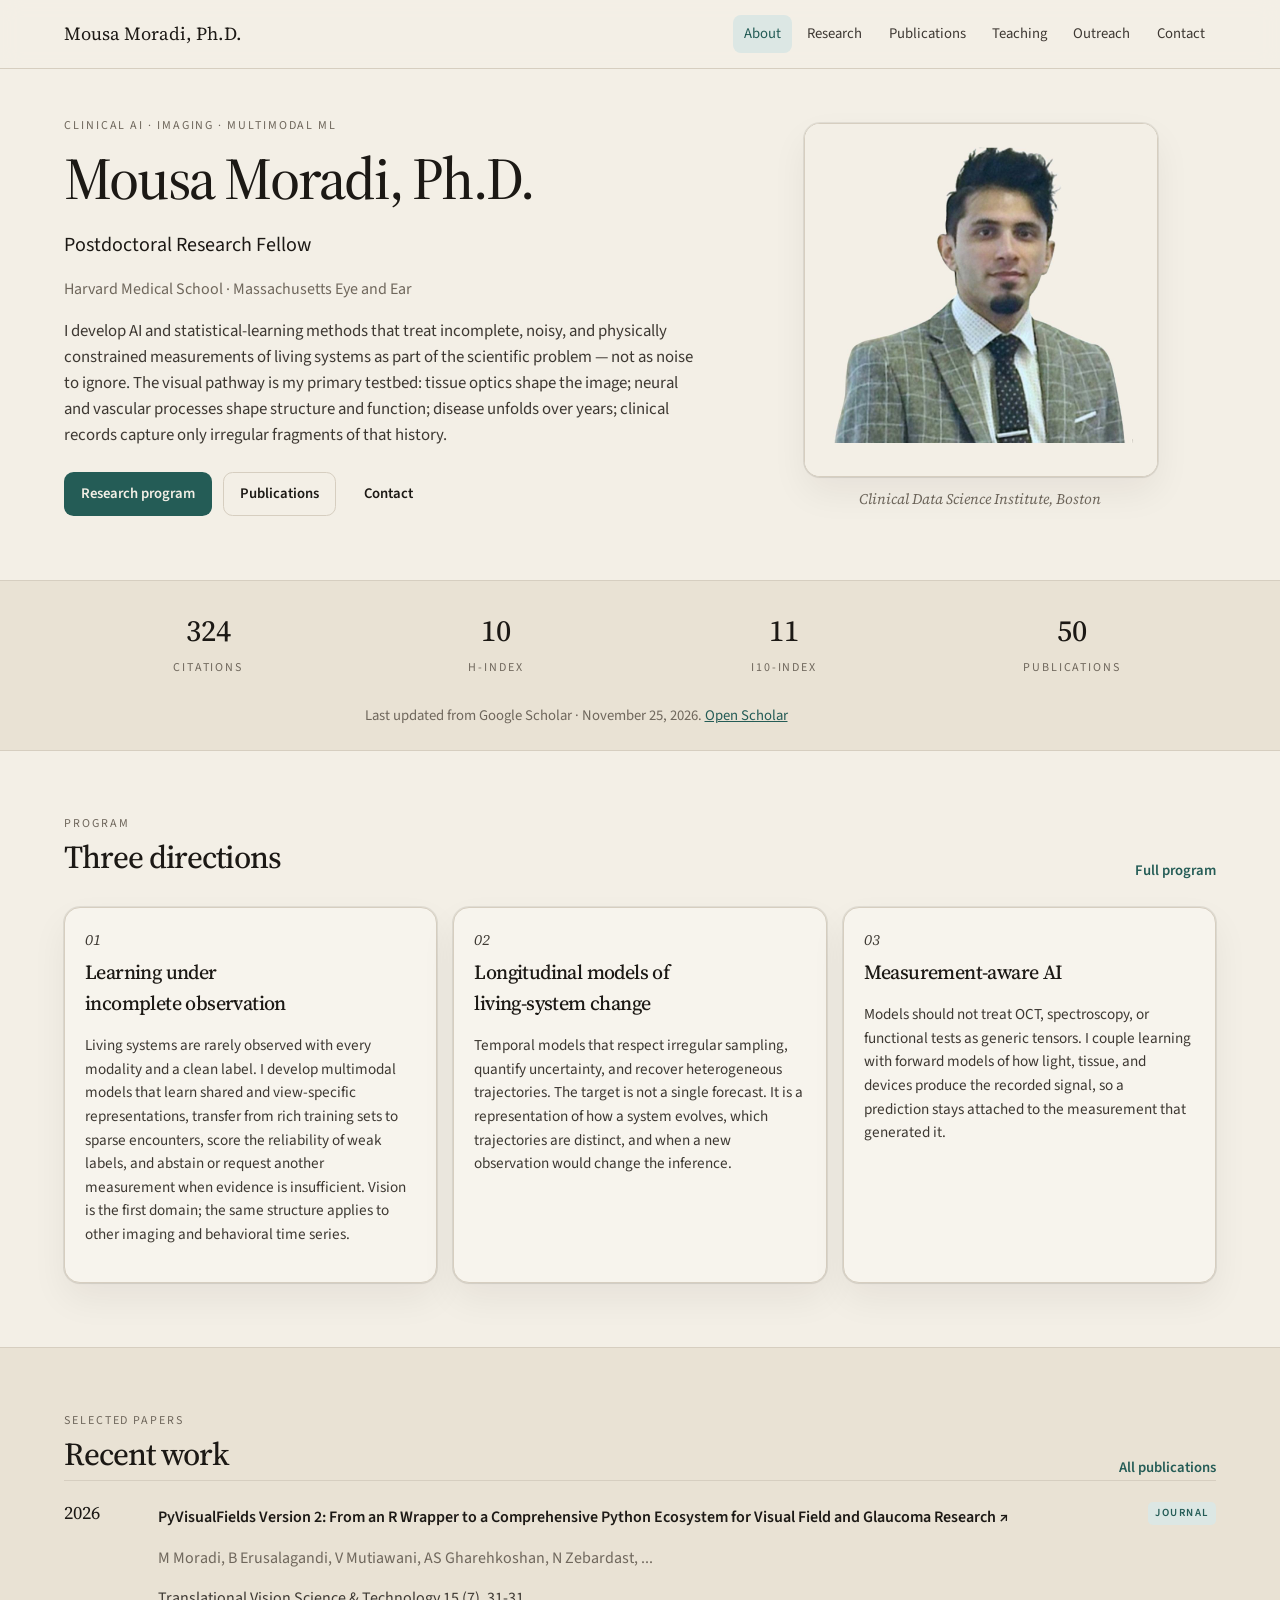
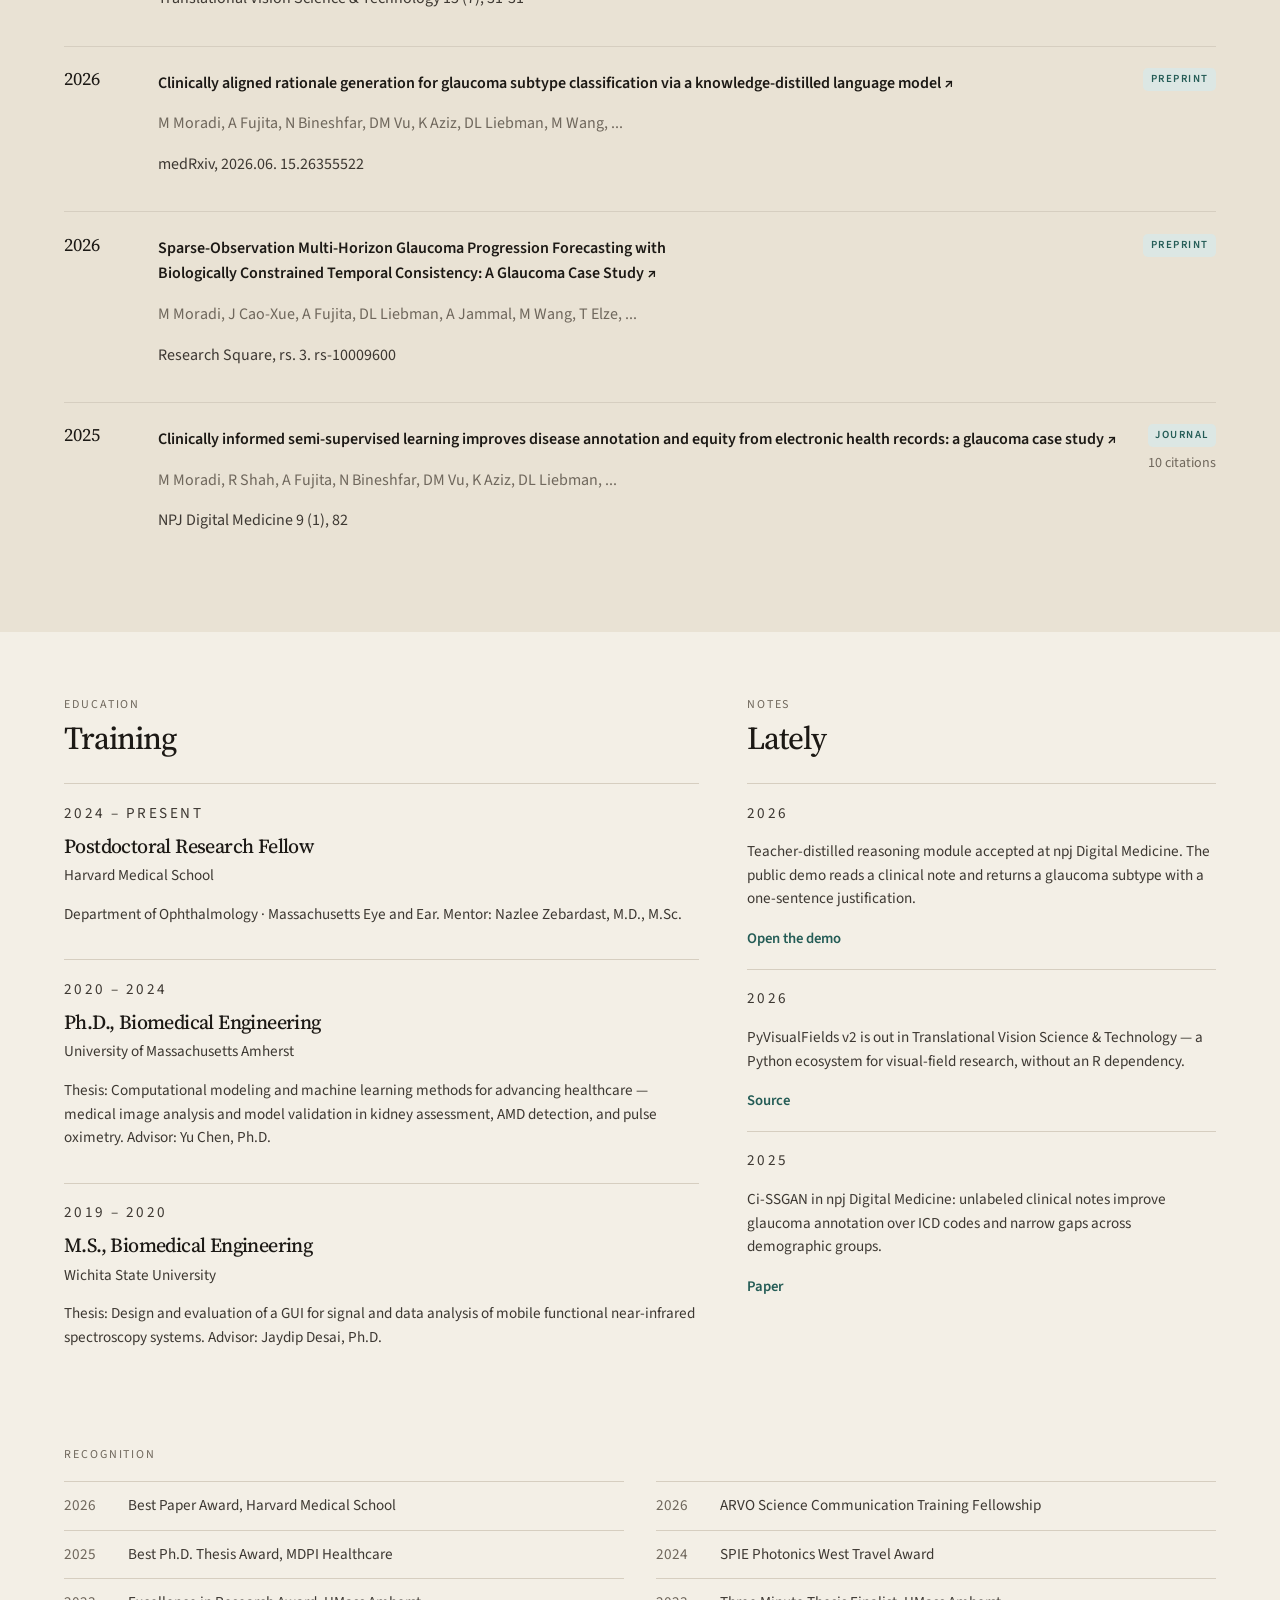
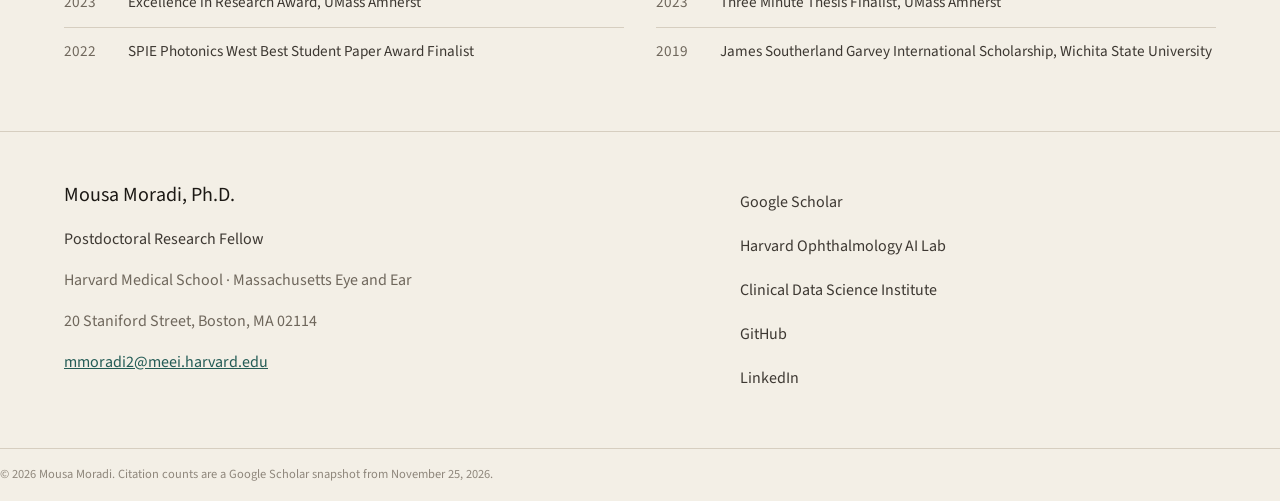
==== commit ffd70183: "chore: update Google Scholar metrics" ====
--- a/index.html
+++ b/index.html
@@ -48,12 +48,12 @@
     </section>
     <section class="stats-band">
       <div class="wrap stats">
-        <a href="https://scholar.google.com/citations?user=CYKwjg4AAAAJ&amp;hl=en" target="_blank" rel="noopener noreferrer"><strong>323</strong><span>Citations</span></a>
+        <a href="https://scholar.google.com/citations?user=CYKwjg4AAAAJ&amp;hl=en" target="_blank" rel="noopener noreferrer"><strong>324</strong><span>Citations</span></a>
         <div><strong>10</strong><span>h-index</span></div>
-        <div><strong>10</strong><span>i10-index</span></div>
+        <div><strong>11</strong><span>i10-index</span></div>
         <a href="publications/"><strong>50</strong><span>Publications</span></a>
       </div>
-      <p class="wrap scholar-note">Last updated from Google Scholar · November 24, 2026. <a href="https://scholar.google.com/citations?user=CYKwjg4AAAAJ&amp;hl=en" target="_blank" rel="noopener noreferrer">Open Scholar</a></p>
+      <p class="wrap scholar-note">Last updated from Google Scholar · November 25, 2026. <a href="https://scholar.google.com/citations?user=CYKwjg4AAAAJ&amp;hl=en" target="_blank" rel="noopener noreferrer">Open Scholar</a></p>
     </section>
     <section class="wrap block">
       <div class="section-head">
@@ -152,7 +152,7 @@
       <ul class="foot-links"><li><a href="https://scholar.google.com/citations?user=CYKwjg4AAAAJ&amp;hl=en" target="_blank" rel="noopener noreferrer">Google Scholar</a></li><li><a href="https://ophai.hms.harvard.edu/team/mousa-moradi-phd/" target="_blank" rel="noopener noreferrer">Harvard Ophthalmology AI Lab</a></li><li><a href="https://datascience.meei.harvard.edu/teams/dr-mousa-moradi/" target="_blank" rel="noopener noreferrer">Clinical Data Science Institute</a></li><li><a href="https://github.com/Mousamoradi" target="_blank" rel="noopener noreferrer">GitHub</a></li><li><a href="https://www.linkedin.com/in/mousa-moradi-201263a0/" target="_blank" rel="noopener noreferrer">LinkedIn</a></li></ul>
     </div>
     <div class="fine">
-      <p class="wrap">© 2026 Mousa Moradi. Citation counts are a Google Scholar snapshot from November 24, 2026.</p>
+      <p class="wrap">© 2026 Mousa Moradi. Citation counts are a Google Scholar snapshot from November 25, 2026.</p>
     </div>
   </footer>
   
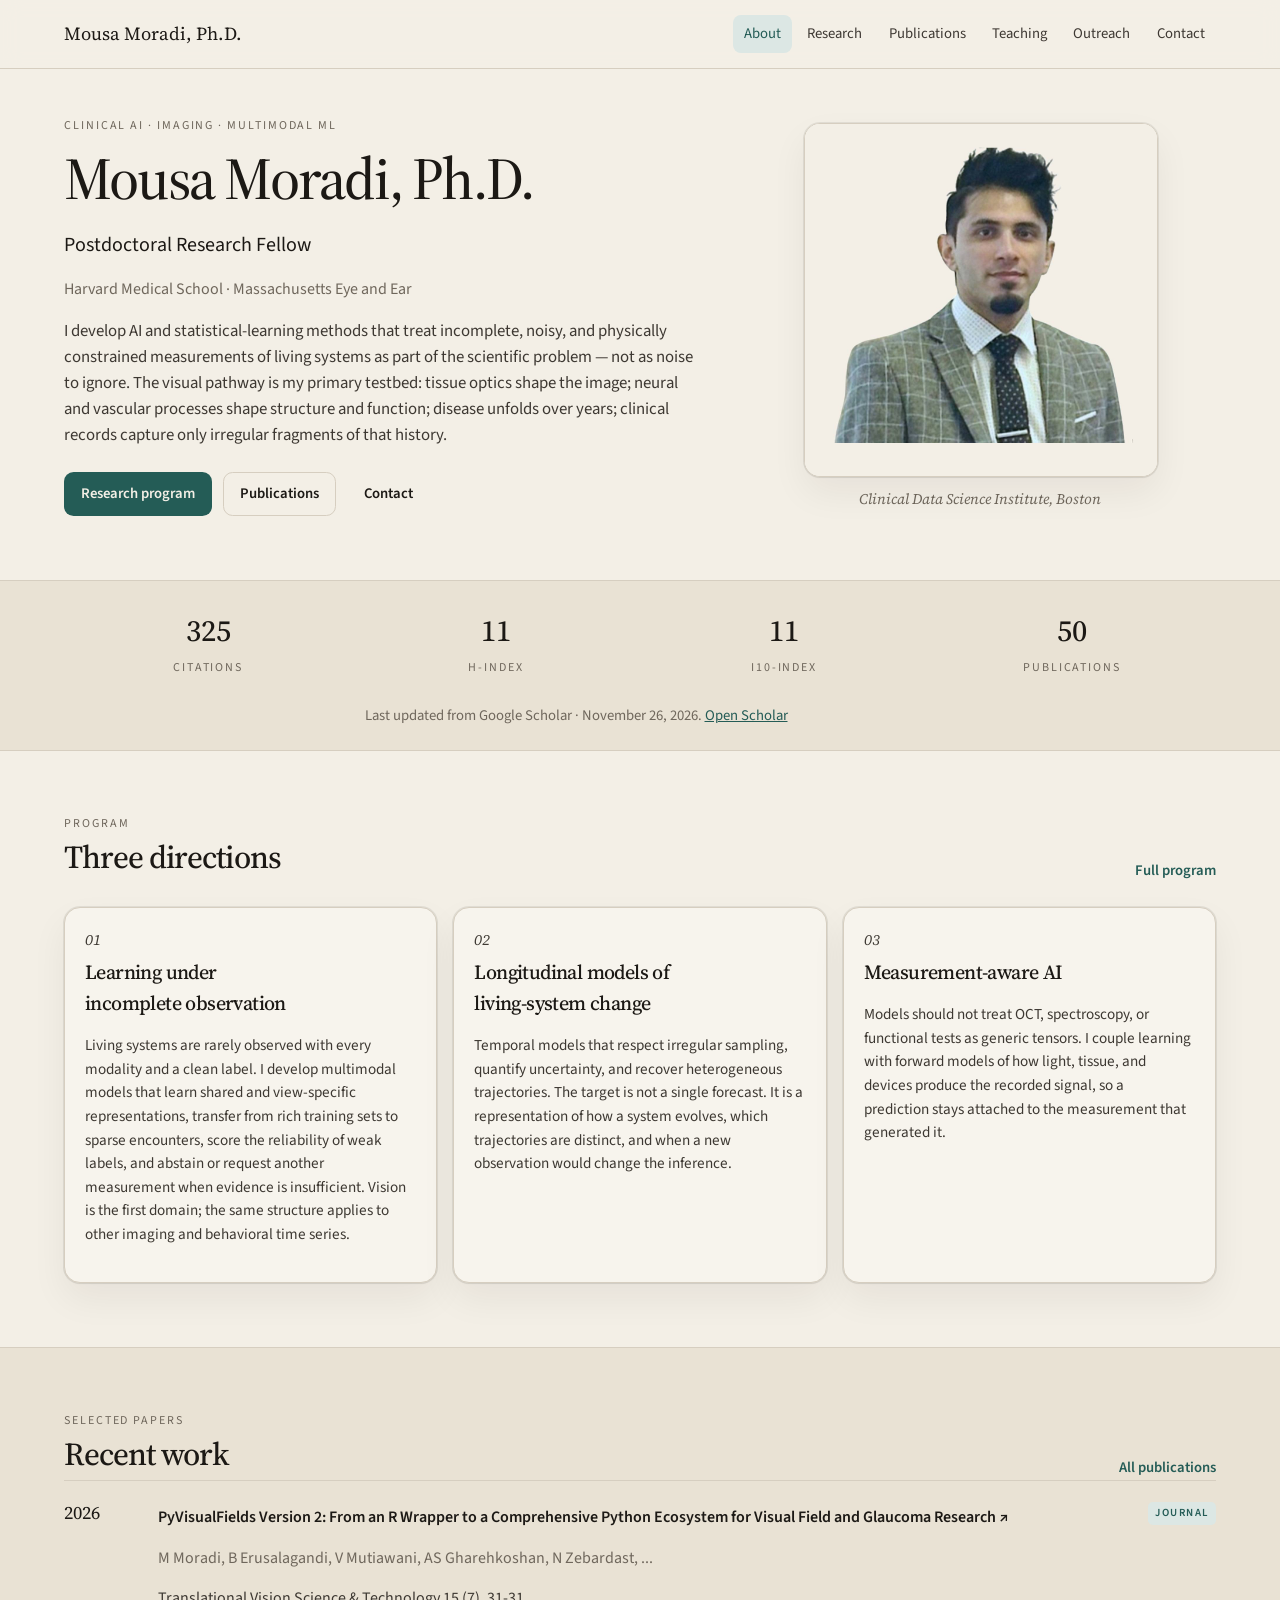
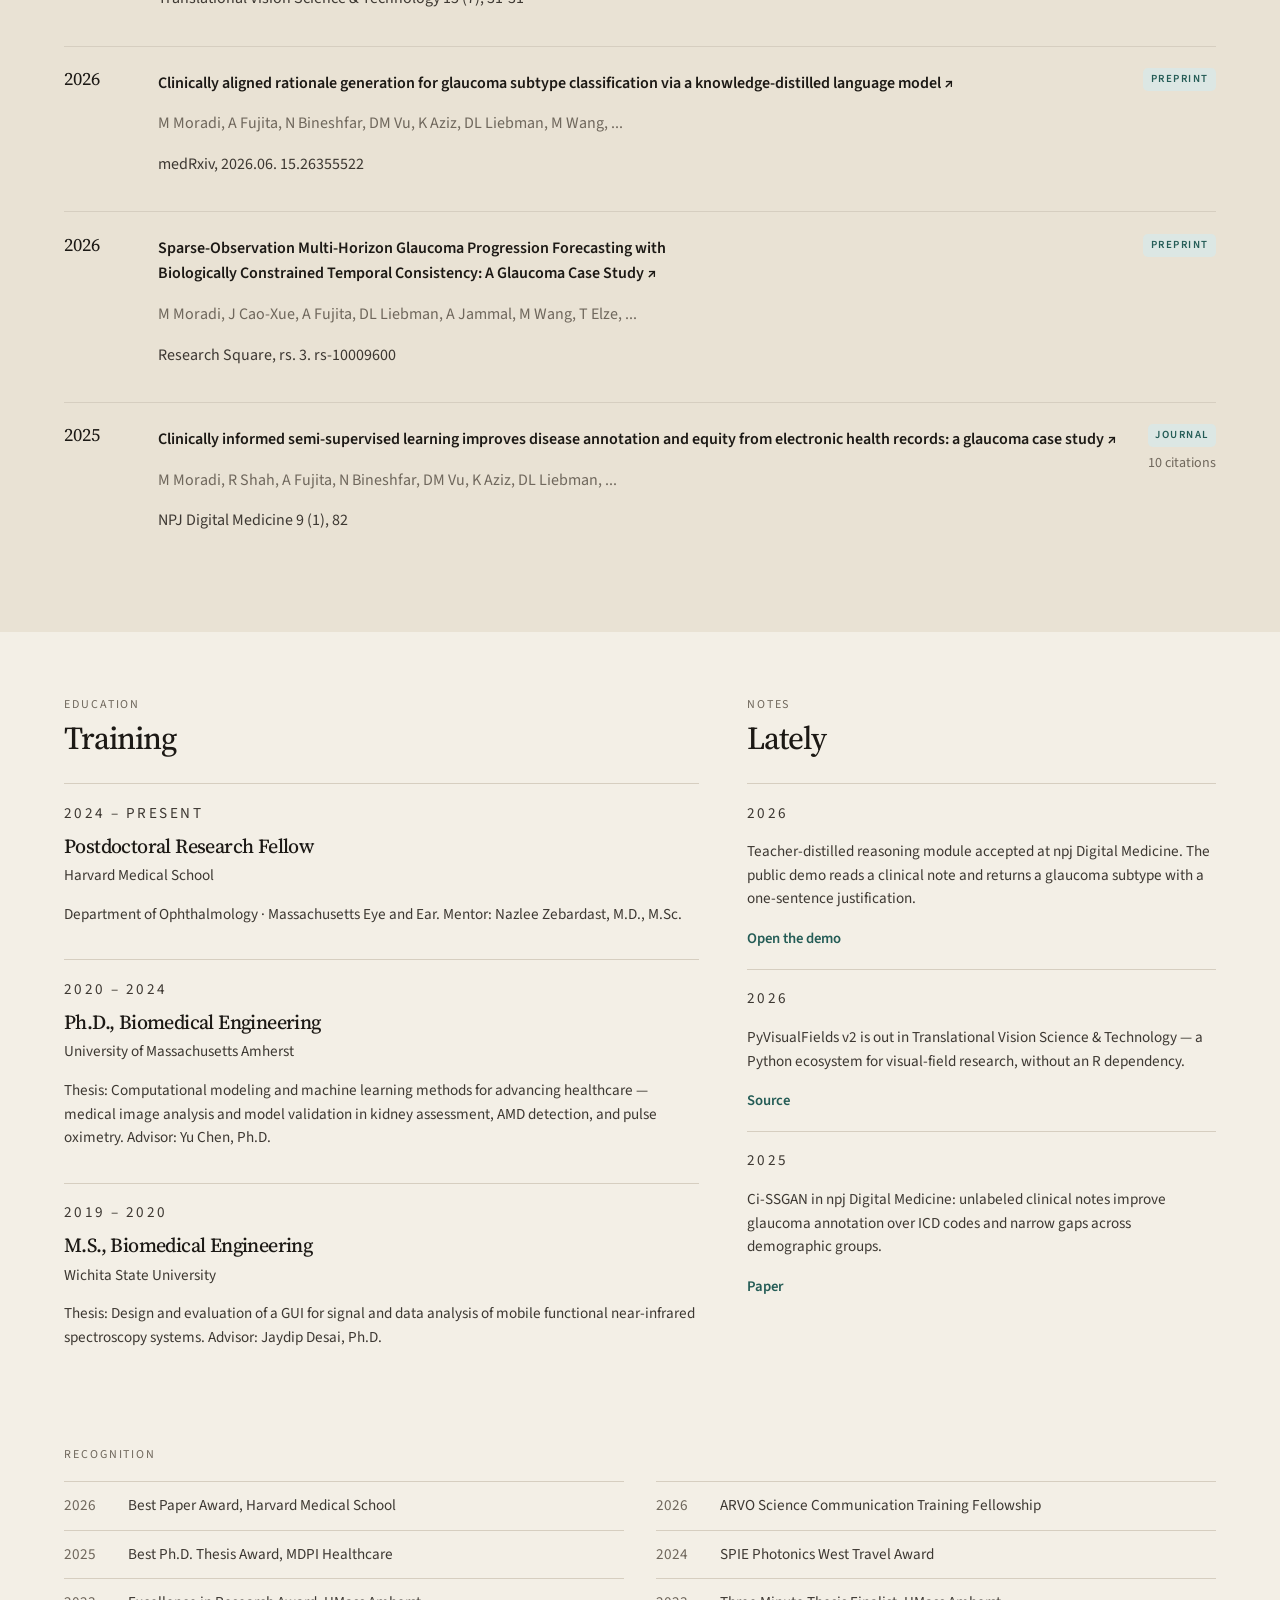
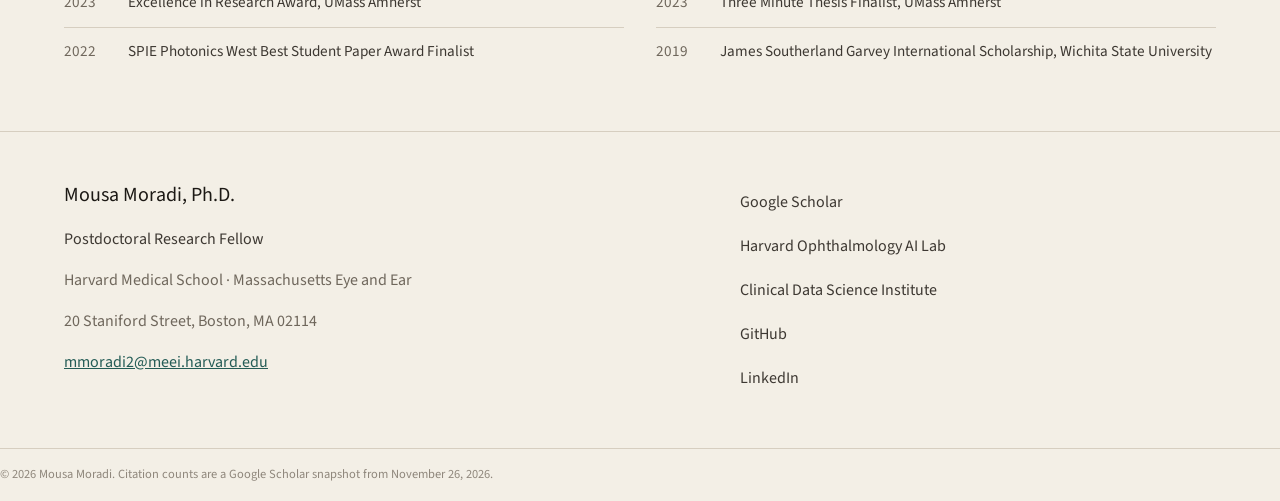
==== commit aae50a7e: "chore: update Google Scholar metrics" ====
--- a/index.html
+++ b/index.html
@@ -48,12 +48,12 @@
     </section>
     <section class="stats-band">
       <div class="wrap stats">
-        <a href="https://scholar.google.com/citations?user=CYKwjg4AAAAJ&amp;hl=en" target="_blank" rel="noopener noreferrer"><strong>324</strong><span>Citations</span></a>
-        <div><strong>10</strong><span>h-index</span></div>
+        <a href="https://scholar.google.com/citations?user=CYKwjg4AAAAJ&amp;hl=en" target="_blank" rel="noopener noreferrer"><strong>325</strong><span>Citations</span></a>
+        <div><strong>11</strong><span>h-index</span></div>
         <div><strong>11</strong><span>i10-index</span></div>
         <a href="publications/"><strong>50</strong><span>Publications</span></a>
       </div>
-      <p class="wrap scholar-note">Last updated from Google Scholar · November 25, 2026. <a href="https://scholar.google.com/citations?user=CYKwjg4AAAAJ&amp;hl=en" target="_blank" rel="noopener noreferrer">Open Scholar</a></p>
+      <p class="wrap scholar-note">Last updated from Google Scholar · November 26, 2026. <a href="https://scholar.google.com/citations?user=CYKwjg4AAAAJ&amp;hl=en" target="_blank" rel="noopener noreferrer">Open Scholar</a></p>
     </section>
     <section class="wrap block">
       <div class="section-head">
@@ -152,7 +152,7 @@
       <ul class="foot-links"><li><a href="https://scholar.google.com/citations?user=CYKwjg4AAAAJ&amp;hl=en" target="_blank" rel="noopener noreferrer">Google Scholar</a></li><li><a href="https://ophai.hms.harvard.edu/team/mousa-moradi-phd/" target="_blank" rel="noopener noreferrer">Harvard Ophthalmology AI Lab</a></li><li><a href="https://datascience.meei.harvard.edu/teams/dr-mousa-moradi/" target="_blank" rel="noopener noreferrer">Clinical Data Science Institute</a></li><li><a href="https://github.com/Mousamoradi" target="_blank" rel="noopener noreferrer">GitHub</a></li><li><a href="https://www.linkedin.com/in/mousa-moradi-201263a0/" target="_blank" rel="noopener noreferrer">LinkedIn</a></li></ul>
     </div>
     <div class="fine">
-      <p class="wrap">© 2026 Mousa Moradi. Citation counts are a Google Scholar snapshot from November 25, 2026.</p>
+      <p class="wrap">© 2026 Mousa Moradi. Citation counts are a Google Scholar snapshot from November 26, 2026.</p>
     </div>
   </footer>
   
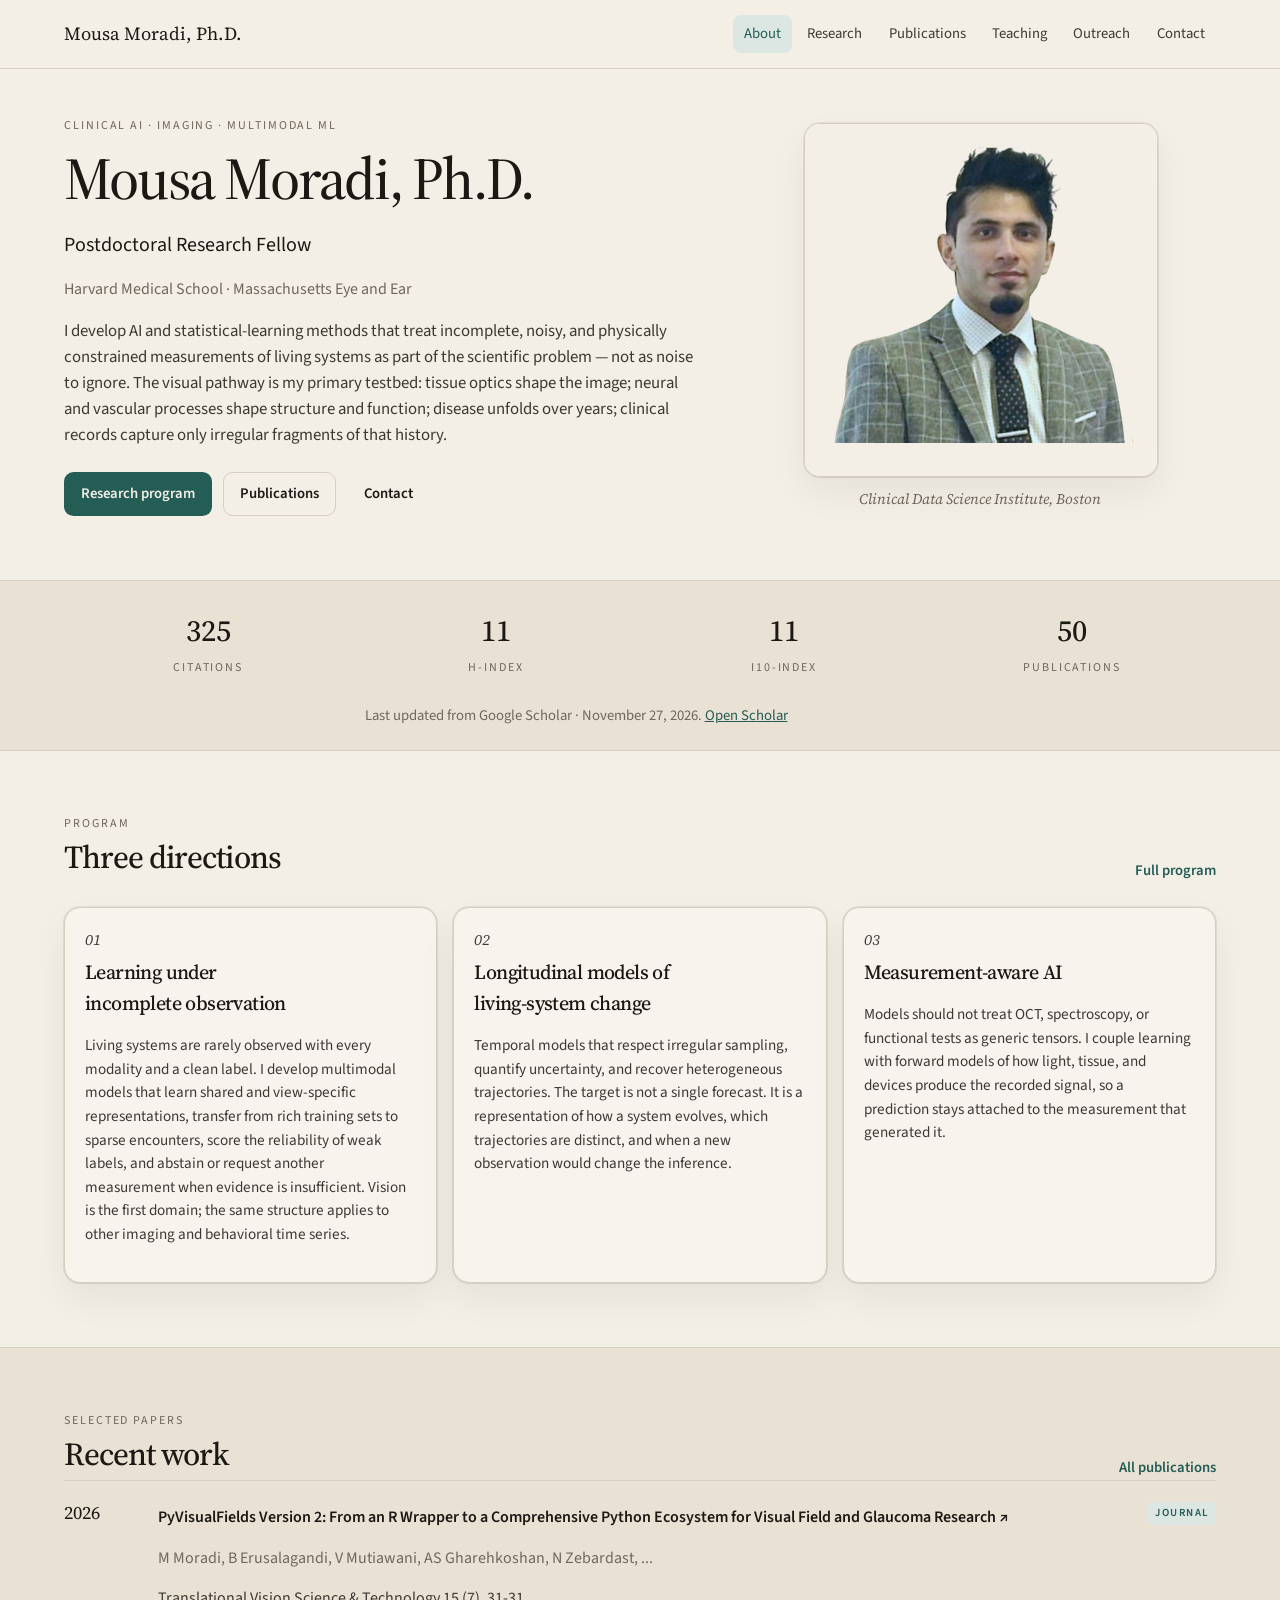
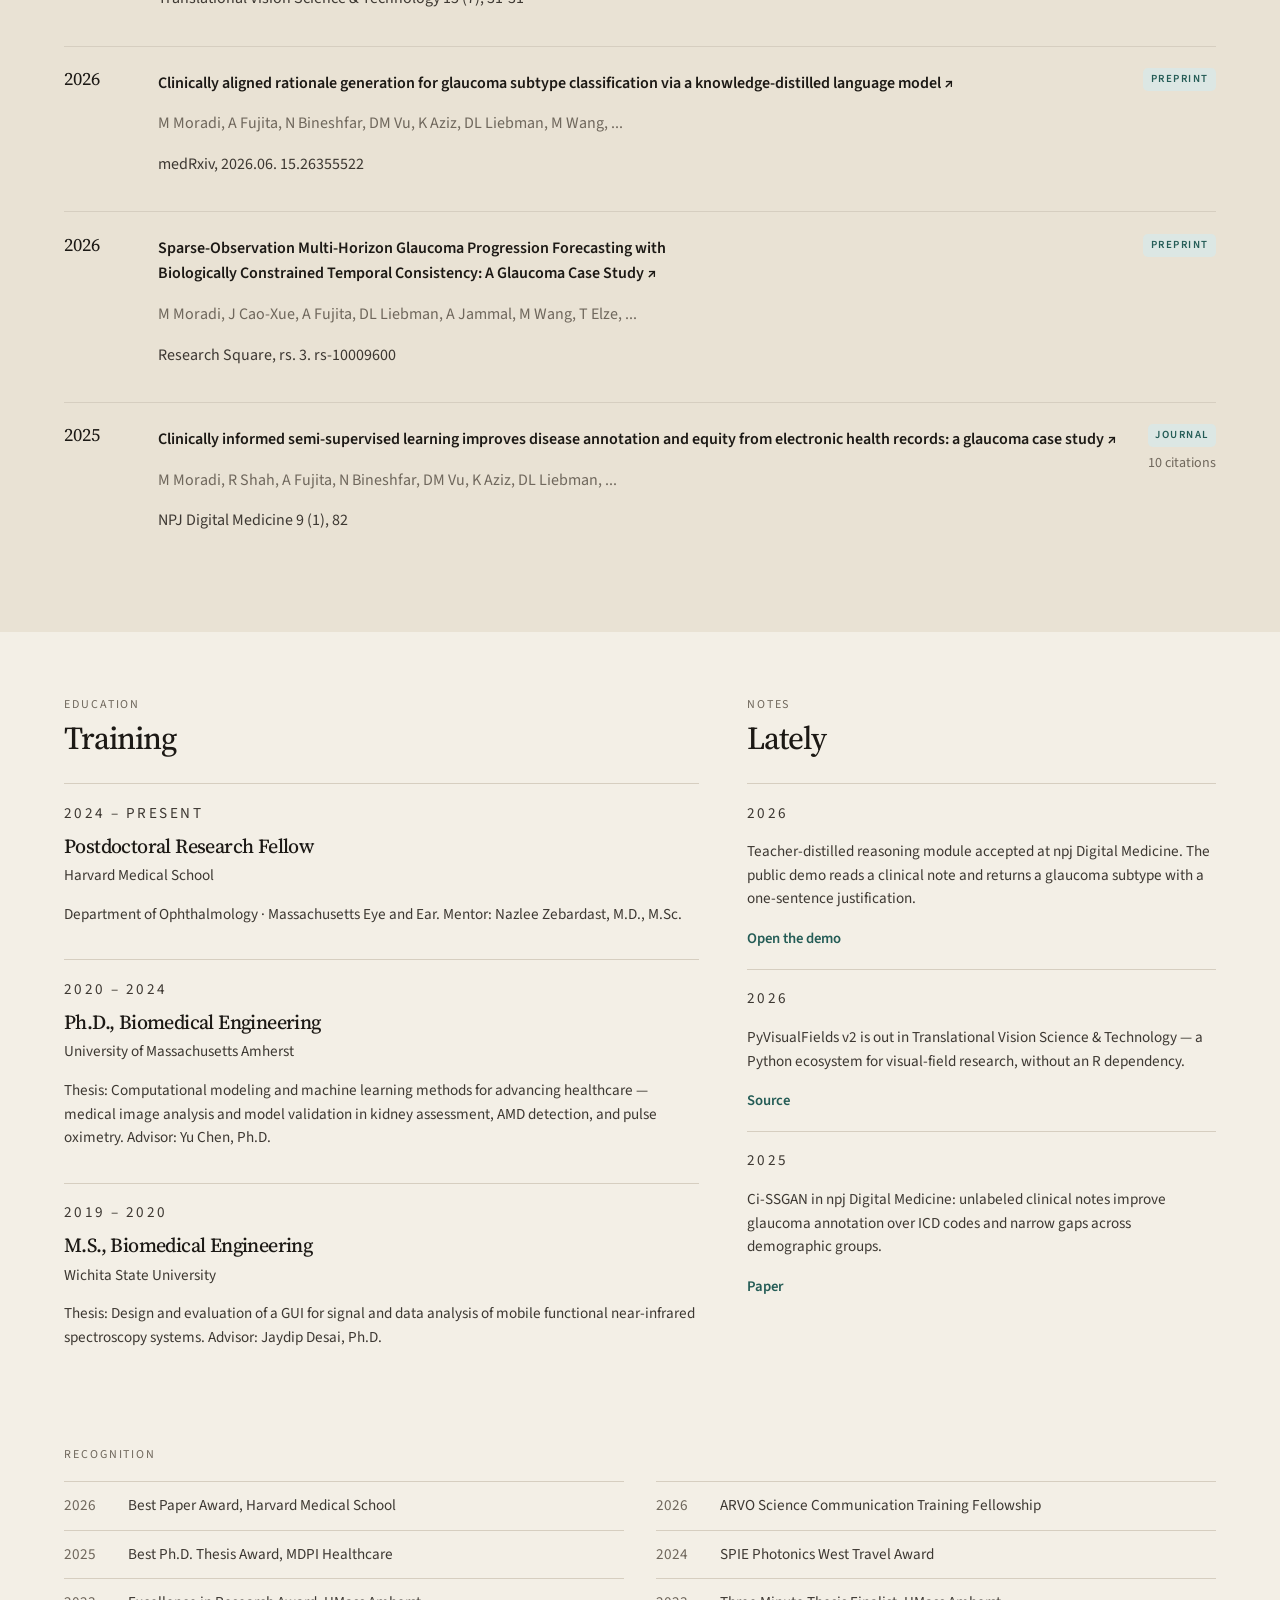
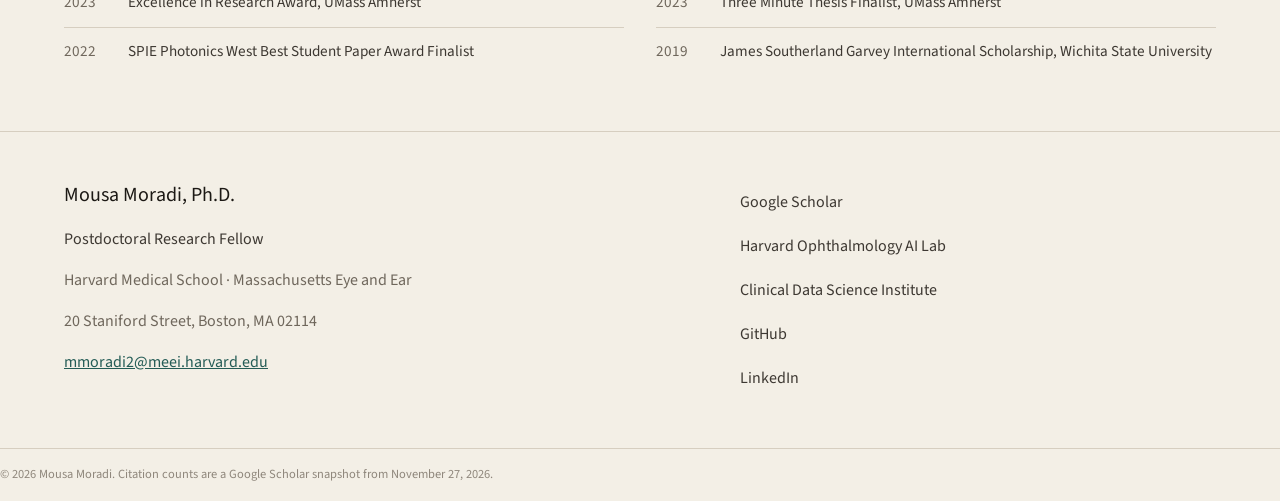
==== commit 2c27d4a7: "chore: update Google Scholar metrics" ====
--- a/index.html
+++ b/index.html
@@ -53,7 +53,7 @@
         <div><strong>11</strong><span>i10-index</span></div>
         <a href="publications/"><strong>50</strong><span>Publications</span></a>
       </div>
-      <p class="wrap scholar-note">Last updated from Google Scholar · November 26, 2026. <a href="https://scholar.google.com/citations?user=CYKwjg4AAAAJ&amp;hl=en" target="_blank" rel="noopener noreferrer">Open Scholar</a></p>
+      <p class="wrap scholar-note">Last updated from Google Scholar · November 27, 2026. <a href="https://scholar.google.com/citations?user=CYKwjg4AAAAJ&amp;hl=en" target="_blank" rel="noopener noreferrer">Open Scholar</a></p>
     </section>
     <section class="wrap block">
       <div class="section-head">
@@ -152,7 +152,7 @@
       <ul class="foot-links"><li><a href="https://scholar.google.com/citations?user=CYKwjg4AAAAJ&amp;hl=en" target="_blank" rel="noopener noreferrer">Google Scholar</a></li><li><a href="https://ophai.hms.harvard.edu/team/mousa-moradi-phd/" target="_blank" rel="noopener noreferrer">Harvard Ophthalmology AI Lab</a></li><li><a href="https://datascience.meei.harvard.edu/teams/dr-mousa-moradi/" target="_blank" rel="noopener noreferrer">Clinical Data Science Institute</a></li><li><a href="https://github.com/Mousamoradi" target="_blank" rel="noopener noreferrer">GitHub</a></li><li><a href="https://www.linkedin.com/in/mousa-moradi-201263a0/" target="_blank" rel="noopener noreferrer">LinkedIn</a></li></ul>
     </div>
     <div class="fine">
-      <p class="wrap">© 2026 Mousa Moradi. Citation counts are a Google Scholar snapshot from November 26, 2026.</p>
+      <p class="wrap">© 2026 Mousa Moradi. Citation counts are a Google Scholar snapshot from November 27, 2026.</p>
     </div>
   </footer>
   
